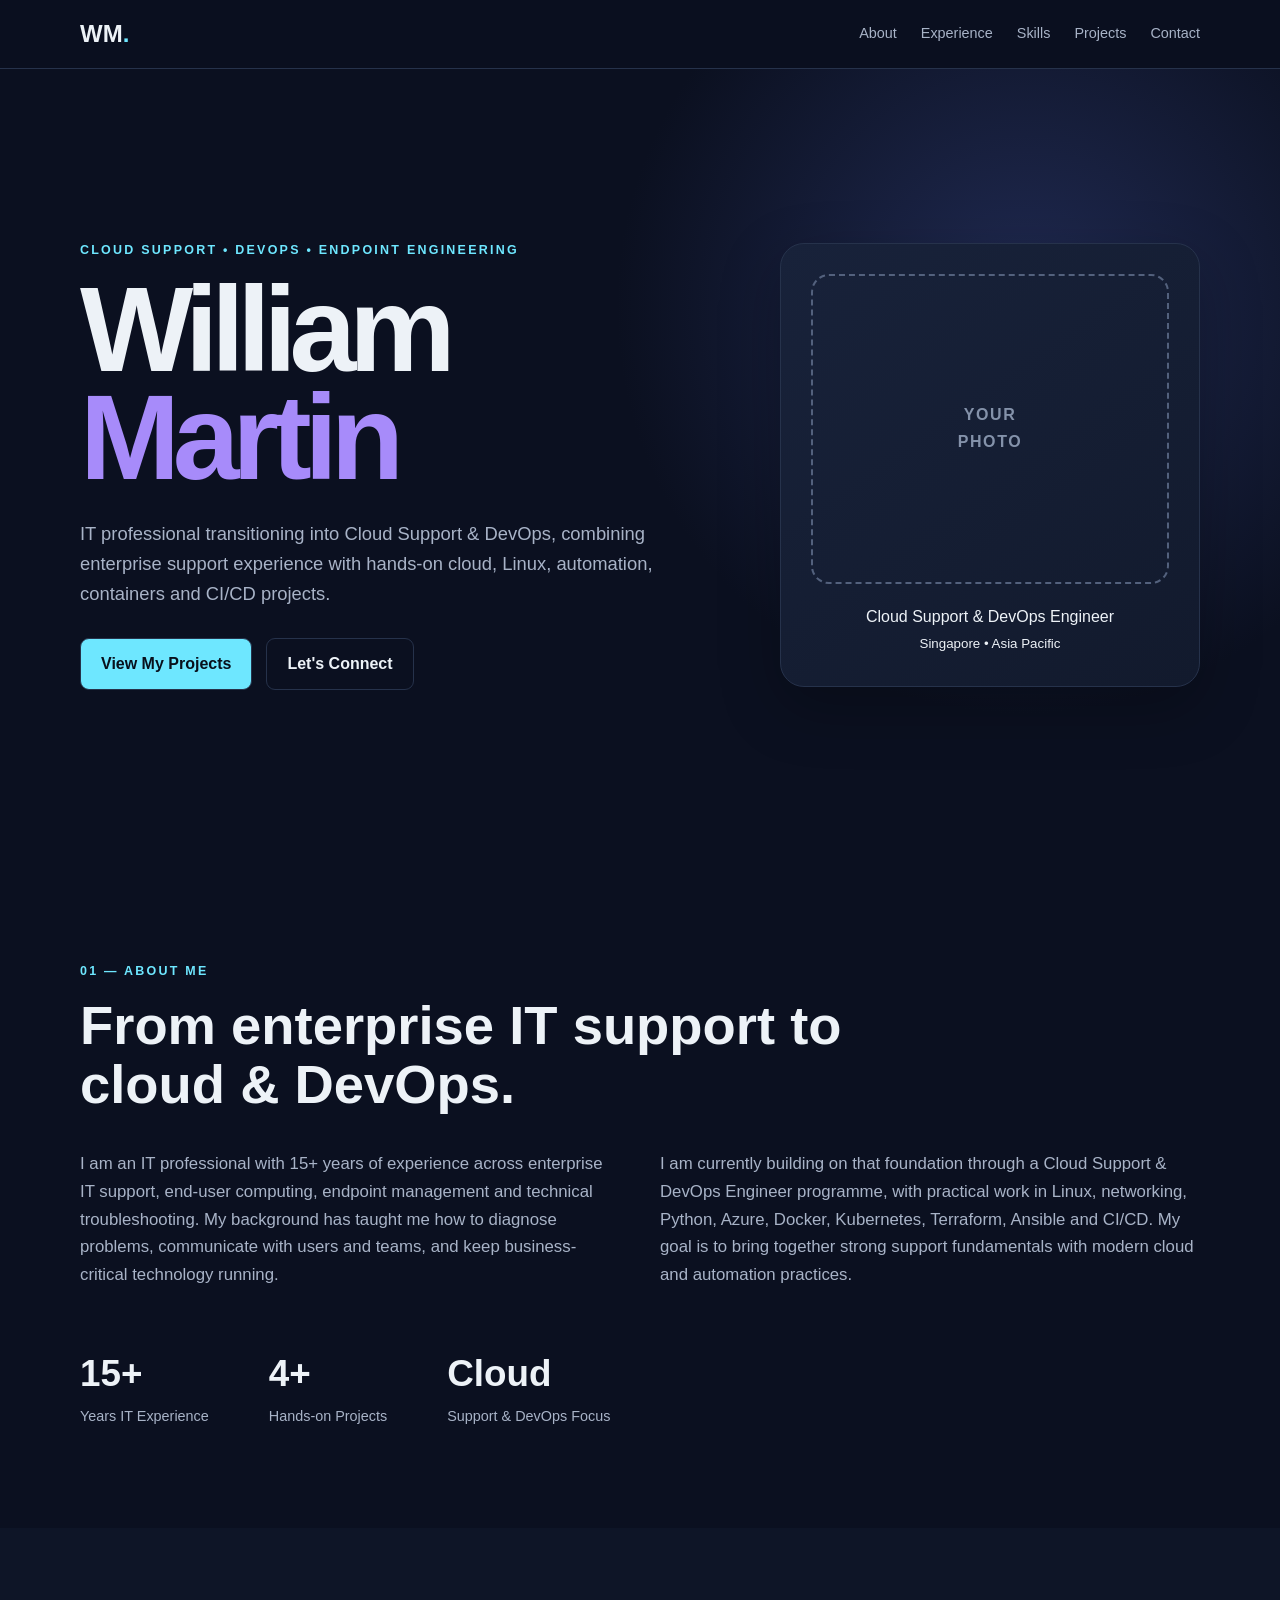
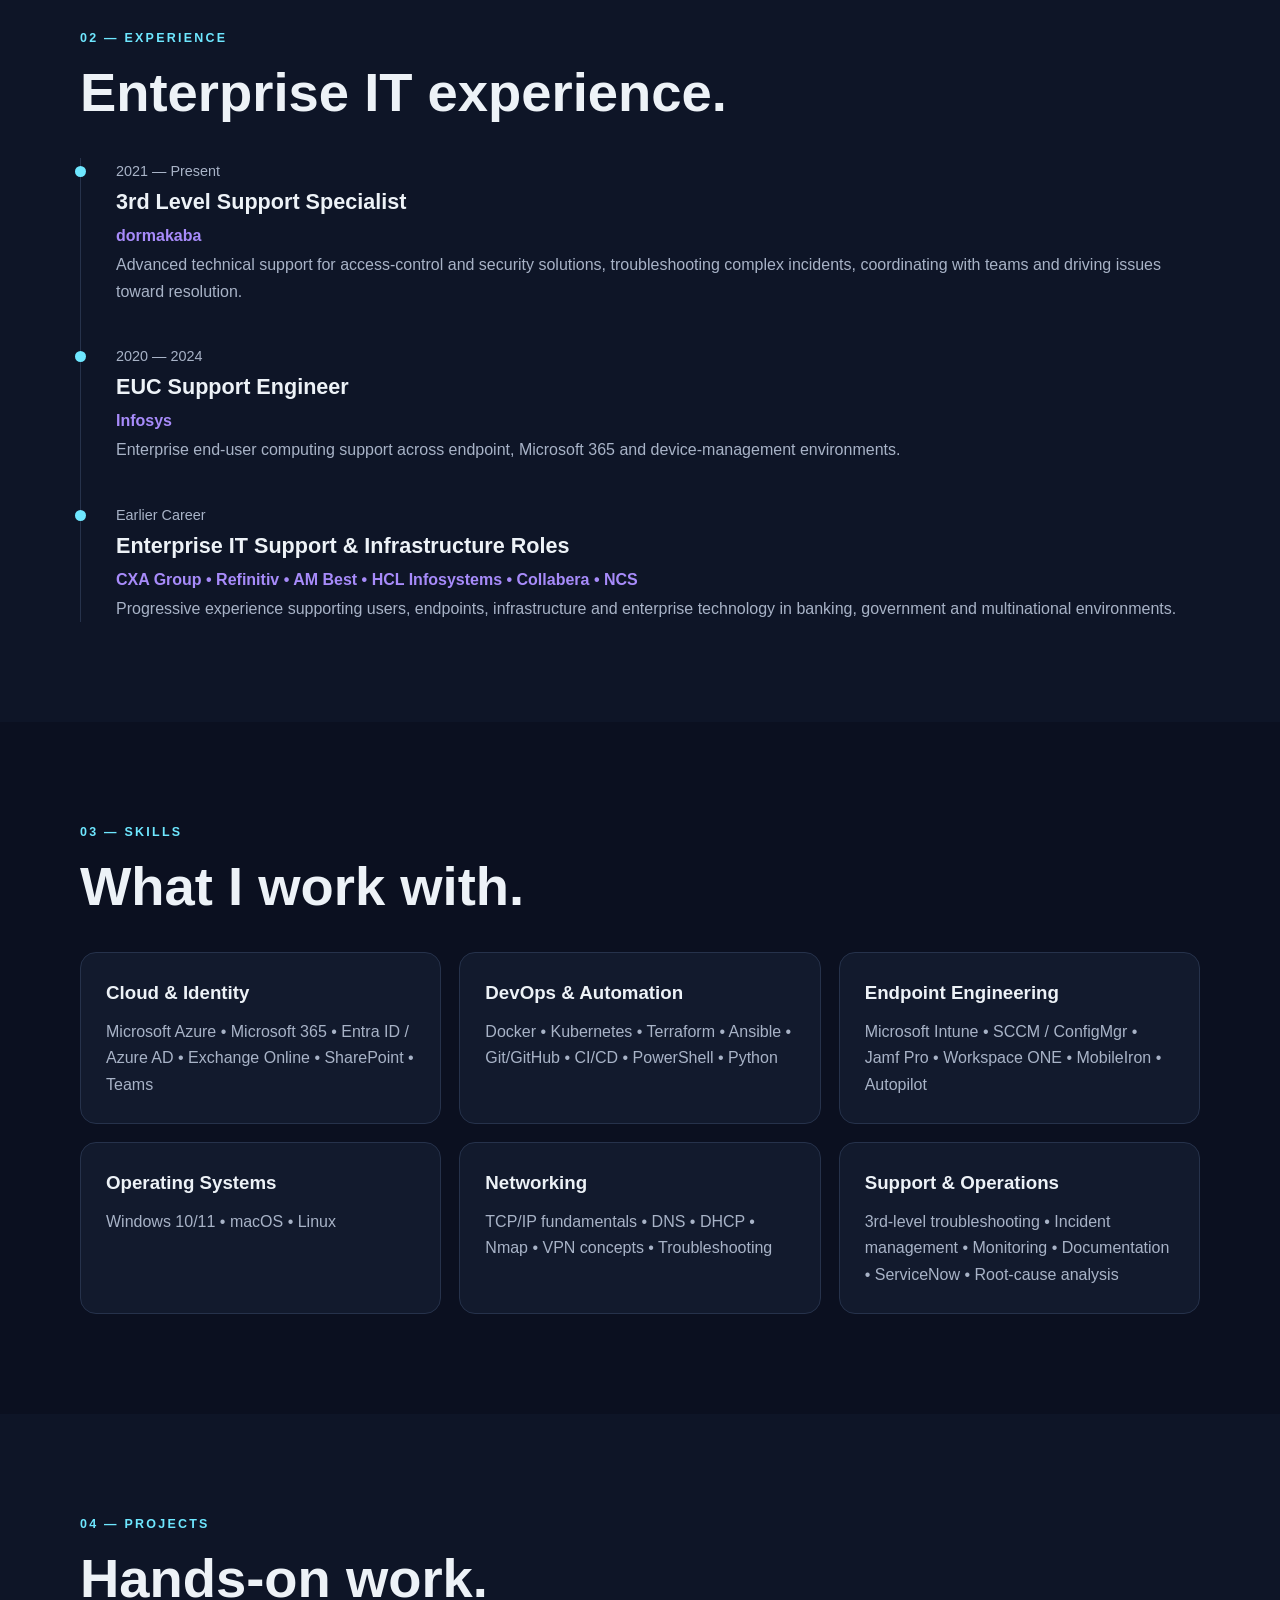
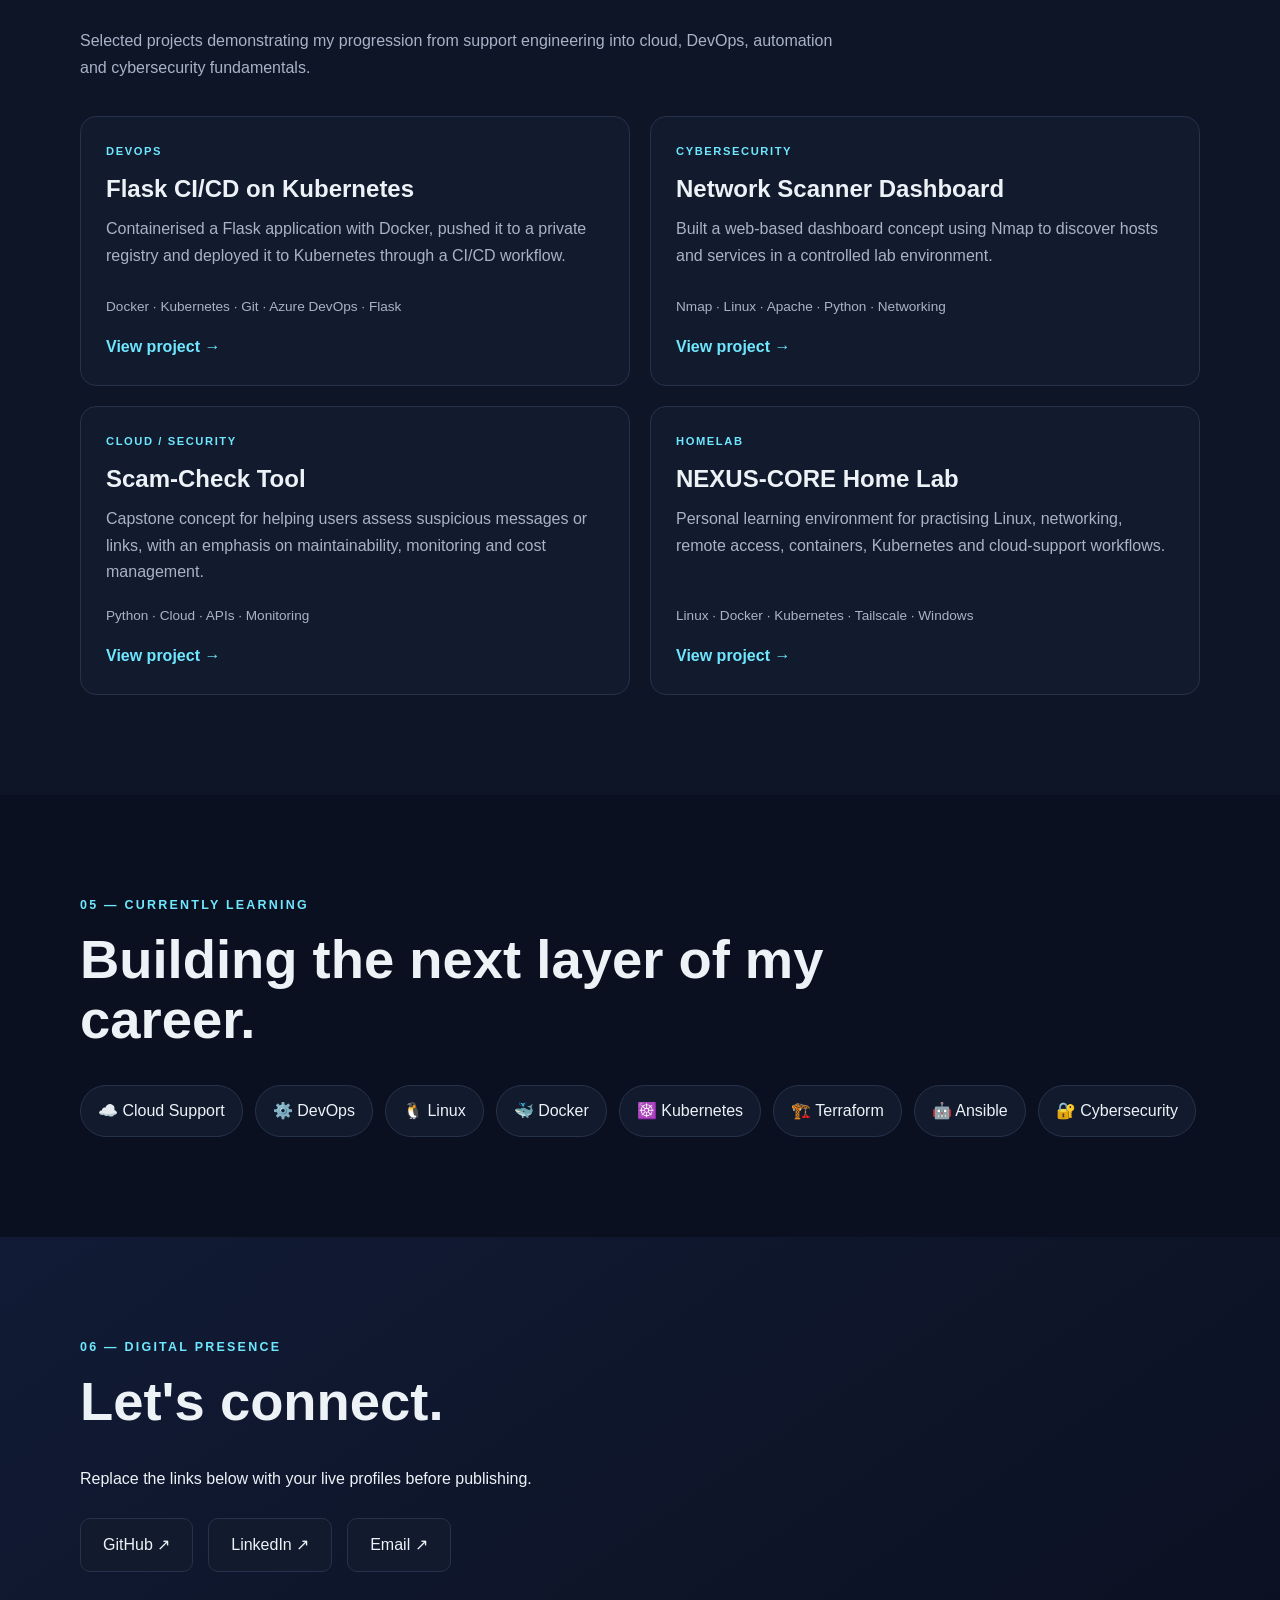
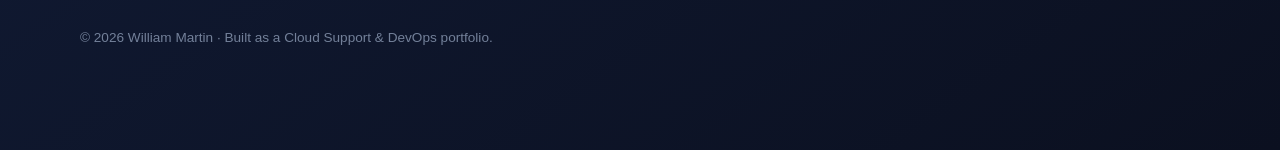
==== index.html @ c5a3c729 "Initial portfolio website" ====
<!DOCTYPE html>
<html lang="en">
<head>
  <meta charset="UTF-8">
  <meta name="viewport" content="width=device-width, initial-scale=1.0">
  <meta name="description" content="William Martin - Cloud Support & DevOps Engineer Portfolio">
  <title>William Martin | Cloud Support & DevOps Portfolio</title>
  <link rel="stylesheet" href="styles.css">
</head>
<body>
<header class="site-header">
  <nav class="nav container">
    <a class="logo" href="#home">WM<span>.</span></a>
    <div class="nav-links">
      <a href="#about">About</a><a href="#experience">Experience</a><a href="#skills">Skills</a>
      <a href="#projects">Projects</a><a href="#contact">Contact</a>
    </div>
  </nav>
</header>

<main>
<section id="home" class="hero">
  <div class="container hero-grid">
    <div>
      <p class="eyebrow">CLOUD SUPPORT • DEVOPS • ENDPOINT ENGINEERING</p>
      <h1>William<br><span>Martin</span></h1>
      <p class="hero-text">IT professional transitioning into Cloud Support & DevOps, combining enterprise support experience with hands-on cloud, Linux, automation, containers and CI/CD projects.</p>
      <div class="buttons">
        <a class="btn primary" href="#projects">View My Projects</a>
        <a class="btn secondary" href="#contact">Let's Connect</a>
      </div>
    </div>
    <div class="profile-card">
      <div class="photo-placeholder">YOUR<br>PHOTO</div>
      <p>Cloud Support & DevOps Engineer</p>
      <small>Singapore • Asia Pacific</small>
    </div>
  </div>
</section>

<section id="about" class="section">
  <div class="container">
    <p class="eyebrow">01 — ABOUT ME</p>
    <h2>From enterprise IT support to cloud & DevOps.</h2>
    <div class="two-col">
      <p>I am an IT professional with 15+ years of experience across enterprise IT support, end-user computing, endpoint management and technical troubleshooting. My background has taught me how to diagnose problems, communicate with users and teams, and keep business-critical technology running.</p>
      <p>I am currently building on that foundation through a Cloud Support & DevOps Engineer programme, with practical work in Linux, networking, Python, Azure, Docker, Kubernetes, Terraform, Ansible and CI/CD. My goal is to bring together strong support fundamentals with modern cloud and automation practices.</p>
    </div>
    <div class="stats">
      <div><strong>15+</strong><span>Years IT Experience</span></div>
      <div><strong>4+</strong><span>Hands-on Projects</span></div>
      <div><strong>Cloud</strong><span>Support & DevOps Focus</span></div>
    </div>
  </div>
</section>

<section id="experience" class="section alt">
  <div class="container">
    <p class="eyebrow">02 — EXPERIENCE</p>
    <h2>Enterprise IT experience.</h2>
    <div class="timeline">
      <article class="timeline-item">
        <span class="date">2021 — Present</span>
        <h3>3rd Level Support Specialist</h3>
        <p class="company">dormakaba</p>
        <p>Advanced technical support for access-control and security solutions, troubleshooting complex incidents, coordinating with teams and driving issues toward resolution.</p>
      </article>
      <article class="timeline-item">
        <span class="date">2020 — 2024</span>
        <h3>EUC Support Engineer</h3>
        <p class="company">Infosys</p>
        <p>Enterprise end-user computing support across endpoint, Microsoft 365 and device-management environments.</p>
      </article>
      <article class="timeline-item">
        <span class="date">Earlier Career</span>
        <h3>Enterprise IT Support & Infrastructure Roles</h3>
        <p class="company">CXA Group • Refinitiv • AM Best • HCL Infosystems • Collabera • NCS</p>
        <p>Progressive experience supporting users, endpoints, infrastructure and enterprise technology in banking, government and multinational environments.</p>
      </article>
    </div>
  </div>
</section>

<section id="skills" class="section">
  <div class="container">
    <p class="eyebrow">03 — SKILLS</p>
    <h2>What I work with.</h2>
    <div class="skills-grid">
      <div class="skill-card"><h3>Cloud & Identity</h3><p>Microsoft Azure • Microsoft 365 • Entra ID / Azure AD • Exchange Online • SharePoint • Teams</p></div>
      <div class="skill-card"><h3>DevOps & Automation</h3><p>Docker • Kubernetes • Terraform • Ansible • Git/GitHub • CI/CD • PowerShell • Python</p></div>
      <div class="skill-card"><h3>Endpoint Engineering</h3><p>Microsoft Intune • SCCM / ConfigMgr • Jamf Pro • Workspace ONE • MobileIron • Autopilot</p></div>
      <div class="skill-card"><h3>Operating Systems</h3><p>Windows 10/11 • macOS • Linux</p></div>
      <div class="skill-card"><h3>Networking</h3><p>TCP/IP fundamentals • DNS • DHCP • Nmap • VPN concepts • Troubleshooting</p></div>
      <div class="skill-card"><h3>Support & Operations</h3><p>3rd-level troubleshooting • Incident management • Monitoring • Documentation • ServiceNow • Root-cause analysis</p></div>
    </div>
  </div>
</section>

<section id="projects" class="section alt">
  <div class="container">
    <p class="eyebrow">04 — PROJECTS</p>
    <h2>Hands-on work.</h2>
    <p class="section-intro">Selected projects demonstrating my progression from support engineering into cloud, DevOps, automation and cybersecurity fundamentals.</p>
    <div class="project-grid">
      <article class="project-card">
        <span class="tag">DEVOPS</span><h3>Flask CI/CD on Kubernetes</h3>
        <p>Containerised a Flask application with Docker, pushed it to a private registry and deployed it to Kubernetes through a CI/CD workflow.</p>
        <p class="tools">Docker · Kubernetes · Git · Azure DevOps · Flask</p>
        <a href="projects/flask-cicd.html">View project →</a>
      </article>
      <article class="project-card">
        <span class="tag">CYBERSECURITY</span><h3>Network Scanner Dashboard</h3>
        <p>Built a web-based dashboard concept using Nmap to discover hosts and services in a controlled lab environment.</p>
        <p class="tools">Nmap · Linux · Apache · Python · Networking</p>
        <a href="projects/nmap-dashboard.html">View project →</a>
      </article>
      <article class="project-card">
        <span class="tag">CLOUD / SECURITY</span><h3>Scam-Check Tool</h3>
        <p>Capstone concept for helping users assess suspicious messages or links, with an emphasis on maintainability, monitoring and cost management.</p>
        <p class="tools">Python · Cloud · APIs · Monitoring</p>
        <a href="projects/scam-check.html">View project →</a>
      </article>
      <article class="project-card">
        <span class="tag">HOMELAB</span><h3>NEXUS-CORE Home Lab</h3>
        <p>Personal learning environment for practising Linux, networking, remote access, containers, Kubernetes and cloud-support workflows.</p>
        <p class="tools">Linux · Docker · Kubernetes · Tailscale · Windows</p>
        <a href="projects/homelab.html">View project →</a>
      </article>
    </div>
  </div>
</section>

<section class="section">
  <div class="container learning">
    <p class="eyebrow">05 — CURRENTLY LEARNING</p>
    <h2>Building the next layer of my career.</h2>
    <div class="learning-list">
      <span>☁️ Cloud Support</span><span>⚙️ DevOps</span><span>🐧 Linux</span><span>🐳 Docker</span>
      <span>☸️ Kubernetes</span><span>🏗️ Terraform</span><span>🤖 Ansible</span><span>🔐 Cybersecurity</span>
    </div>
  </div>
</section>

<section id="contact" class="section contact">
  <div class="container">
    <p class="eyebrow">06 — DIGITAL PRESENCE</p>
    <h2>Let's connect.</h2>
    <p>Replace the links below with your live profiles before publishing.</p>
    <div class="social-links">
      <a href="https://github.com/" target="_blank" rel="noopener">GitHub ↗</a>
      <a href="https://www.linkedin.com/" target="_blank" rel="noopener">LinkedIn ↗</a>
      <a href="mailto:YOUR-EMAIL@example.com">Email ↗</a>
    </div>
    <p class="footer-note">© 2026 William Martin · Built as a Cloud Support & DevOps portfolio.</p>
  </div>
</section>
</main>
<script src="script.js"></script>
</body>
</html>
---- styles.css ----
*{box-sizing:border-box;margin:0;padding:0}
:root{--bg:#0b1020;--surface:#121a2d;--surface2:#18223a;--text:#edf2f7;--muted:#a8b3c7;--accent:#6ee7ff;--accent2:#a78bfa;--border:#26324b}
html{scroll-behavior:smooth}
body{font-family:Inter,Segoe UI,Arial,sans-serif;background:var(--bg);color:var(--text);line-height:1.65}
a{color:inherit;text-decoration:none}.container{width:min(1120px,92%);margin:auto}
.site-header{position:sticky;top:0;z-index:10;background:rgba(11,16,32,.9);backdrop-filter:blur(12px);border-bottom:1px solid var(--border)}
.nav{min-height:68px;display:flex;align-items:center;justify-content:space-between}.logo{font-size:1.5rem;font-weight:900}.logo span{color:var(--accent)}
.nav-links{display:flex;gap:24px;font-size:.9rem;color:var(--muted)}.nav-links a:hover{color:var(--text)}
.hero{min-height:88vh;display:grid;align-items:center;background:radial-gradient(circle at 80% 30%,#202a52 0,transparent 35%)}
.hero-grid{display:grid;grid-template-columns:1.5fr 1fr;gap:70px;align-items:center}
.eyebrow{font-size:.78rem;letter-spacing:.18em;color:var(--accent);font-weight:800;margin-bottom:14px}
h1{font-size:clamp(4rem,10vw,7.5rem);line-height:.9;letter-spacing:-.06em}h1 span{color:var(--accent2)}
.hero-text{max-width:680px;color:var(--muted);font-size:1.15rem;margin:28px 0}.buttons{display:flex;gap:14px;flex-wrap:wrap}
.btn{padding:12px 20px;border-radius:9px;font-weight:800;border:1px solid var(--border)}.primary{background:var(--accent);color:#08101c}.secondary{background:transparent}
.profile-card{background:linear-gradient(145deg,var(--surface2),var(--surface));border:1px solid var(--border);padding:30px;border-radius:24px;text-align:center;box-shadow:0 20px 60px rgba(0,0,0,.25)}
.photo-placeholder{height:310px;border-radius:18px;border:2px dashed #53617d;display:grid;place-items:center;color:#8492aa;font-weight:900;letter-spacing:.1em;margin-bottom:20px}
.section{padding:100px 0}.alt{background:#0e1527}h2{font-size:clamp(2rem,5vw,3.4rem);line-height:1.1;max-width:800px;margin-bottom:35px}
.two-col{display:grid;grid-template-columns:1fr 1fr;gap:40px;color:var(--muted);font-size:1.05rem}.stats{display:flex;gap:60px;margin-top:55px}.stats div{display:flex;flex-direction:column}.stats strong{font-size:2.3rem}.stats span,.date{color:var(--muted);font-size:.9rem}
.timeline{border-left:1px solid var(--border);padding-left:35px;display:grid;gap:38px}.timeline-item{position:relative}.timeline-item:before{content:"";position:absolute;width:11px;height:11px;border-radius:50%;background:var(--accent);left:-41px;top:8px}.timeline-item h3{font-size:1.35rem}.company{color:var(--accent2);font-weight:700;margin:3px 0}.timeline-item p:last-child{color:var(--muted)}
.skills-grid{display:grid;grid-template-columns:repeat(3,1fr);gap:18px}.skill-card,.project-card{background:var(--surface);border:1px solid var(--border);padding:25px;border-radius:16px}.skill-card h3{margin-bottom:10px}.skill-card p,.project-card p{color:var(--muted)}
.section-intro{color:var(--muted);max-width:760px;margin-top:-15px;margin-bottom:35px}.project-grid{display:grid;grid-template-columns:repeat(2,1fr);gap:20px}.project-card{display:flex;flex-direction:column;min-height:270px}.project-card h3{font-size:1.5rem;margin:8px 0}.tag{font-size:.7rem;letter-spacing:.14em;color:var(--accent);font-weight:900}.tools{font-size:.85rem;margin-top:auto!important;padding-top:20px}.project-card a{color:var(--accent);font-weight:800;margin-top:15px}
.learning-list{display:flex;flex-wrap:wrap;gap:12px}.learning-list span{background:var(--surface);border:1px solid var(--border);padding:12px 17px;border-radius:999px}
.contact{background:linear-gradient(145deg,#111b35,#0b1020)}.social-links{display:flex;gap:15px;flex-wrap:wrap;margin:25px 0 55px}.social-links a{border:1px solid var(--border);padding:13px 22px;border-radius:10px;background:var(--surface)}.footer-note{color:#738099;font-size:.85rem}
@media(max-width:800px){.nav-links{display:none}.hero-grid,.two-col,.project-grid,.skills-grid{grid-template-columns:1fr}.hero{padding:70px 0}.profile-card{max-width:430px}.stats{gap:25px;flex-wrap:wrap}.section{padding:75px 0}}
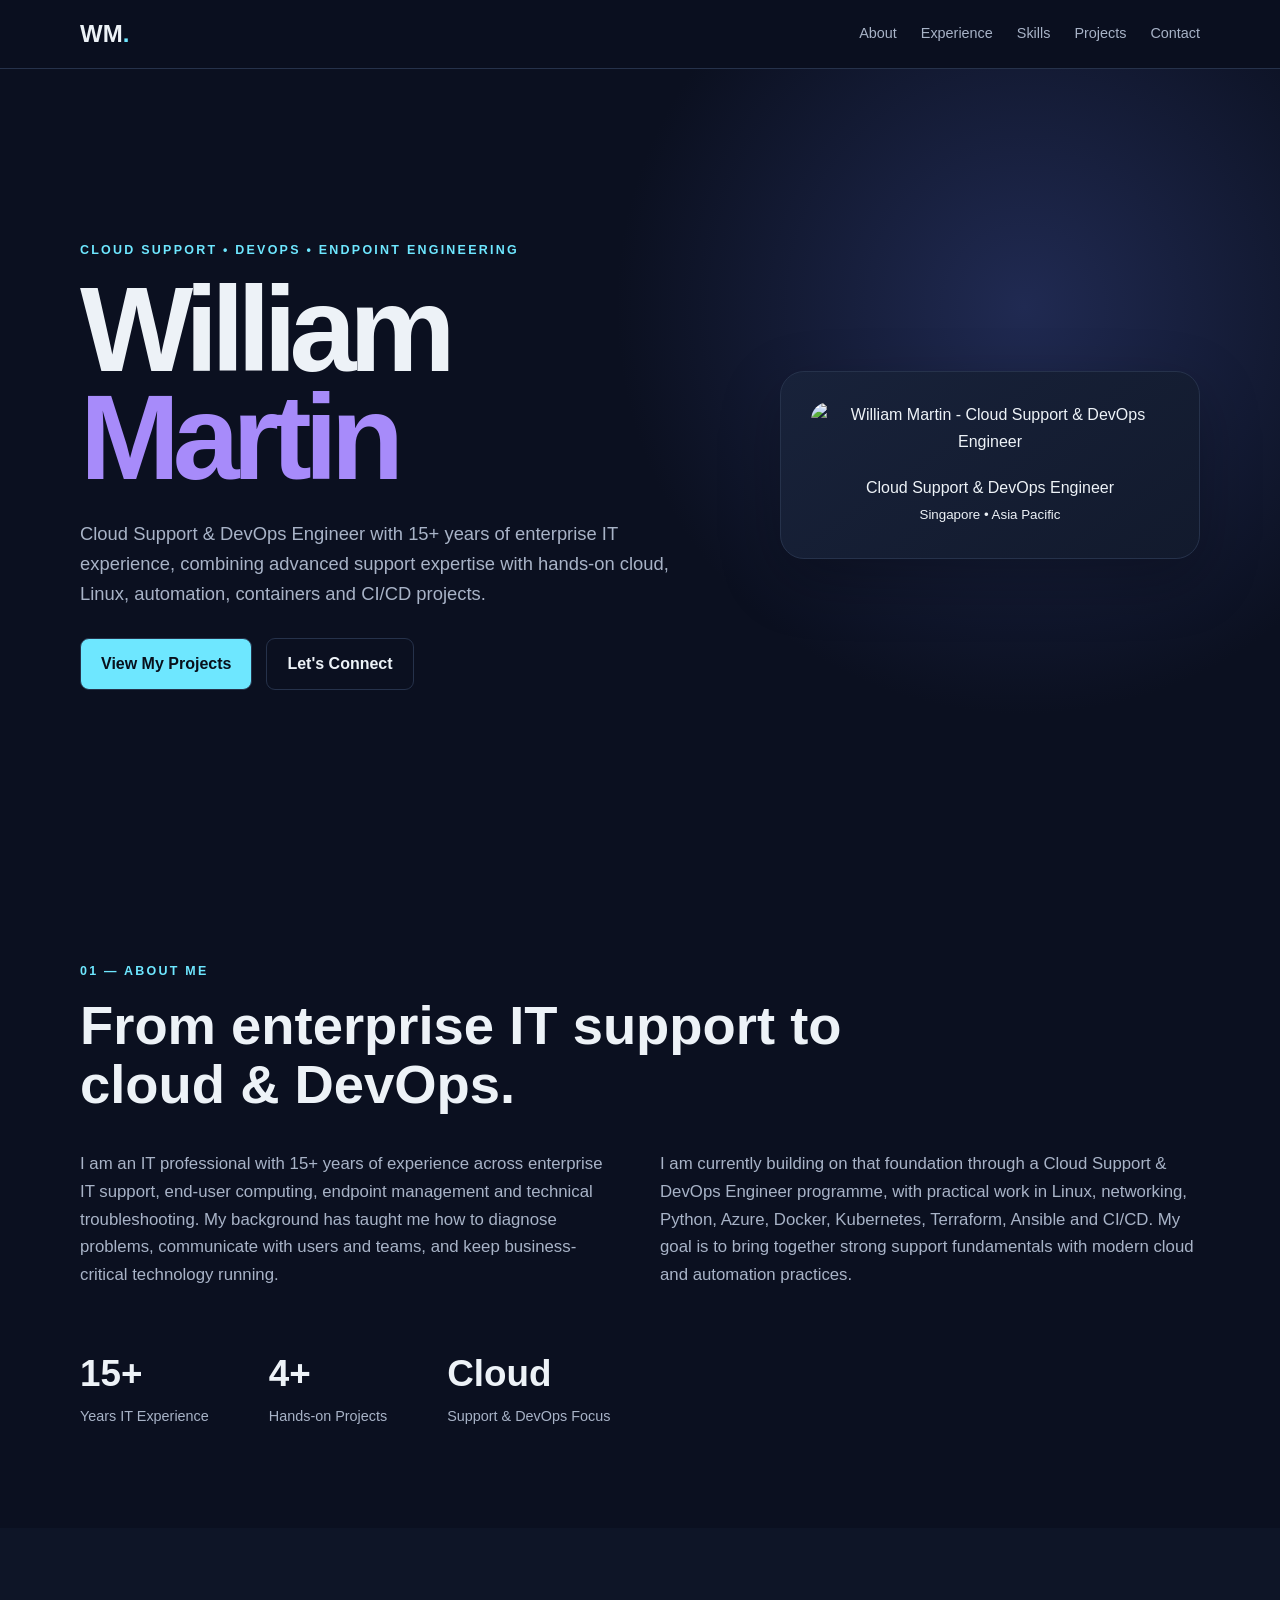
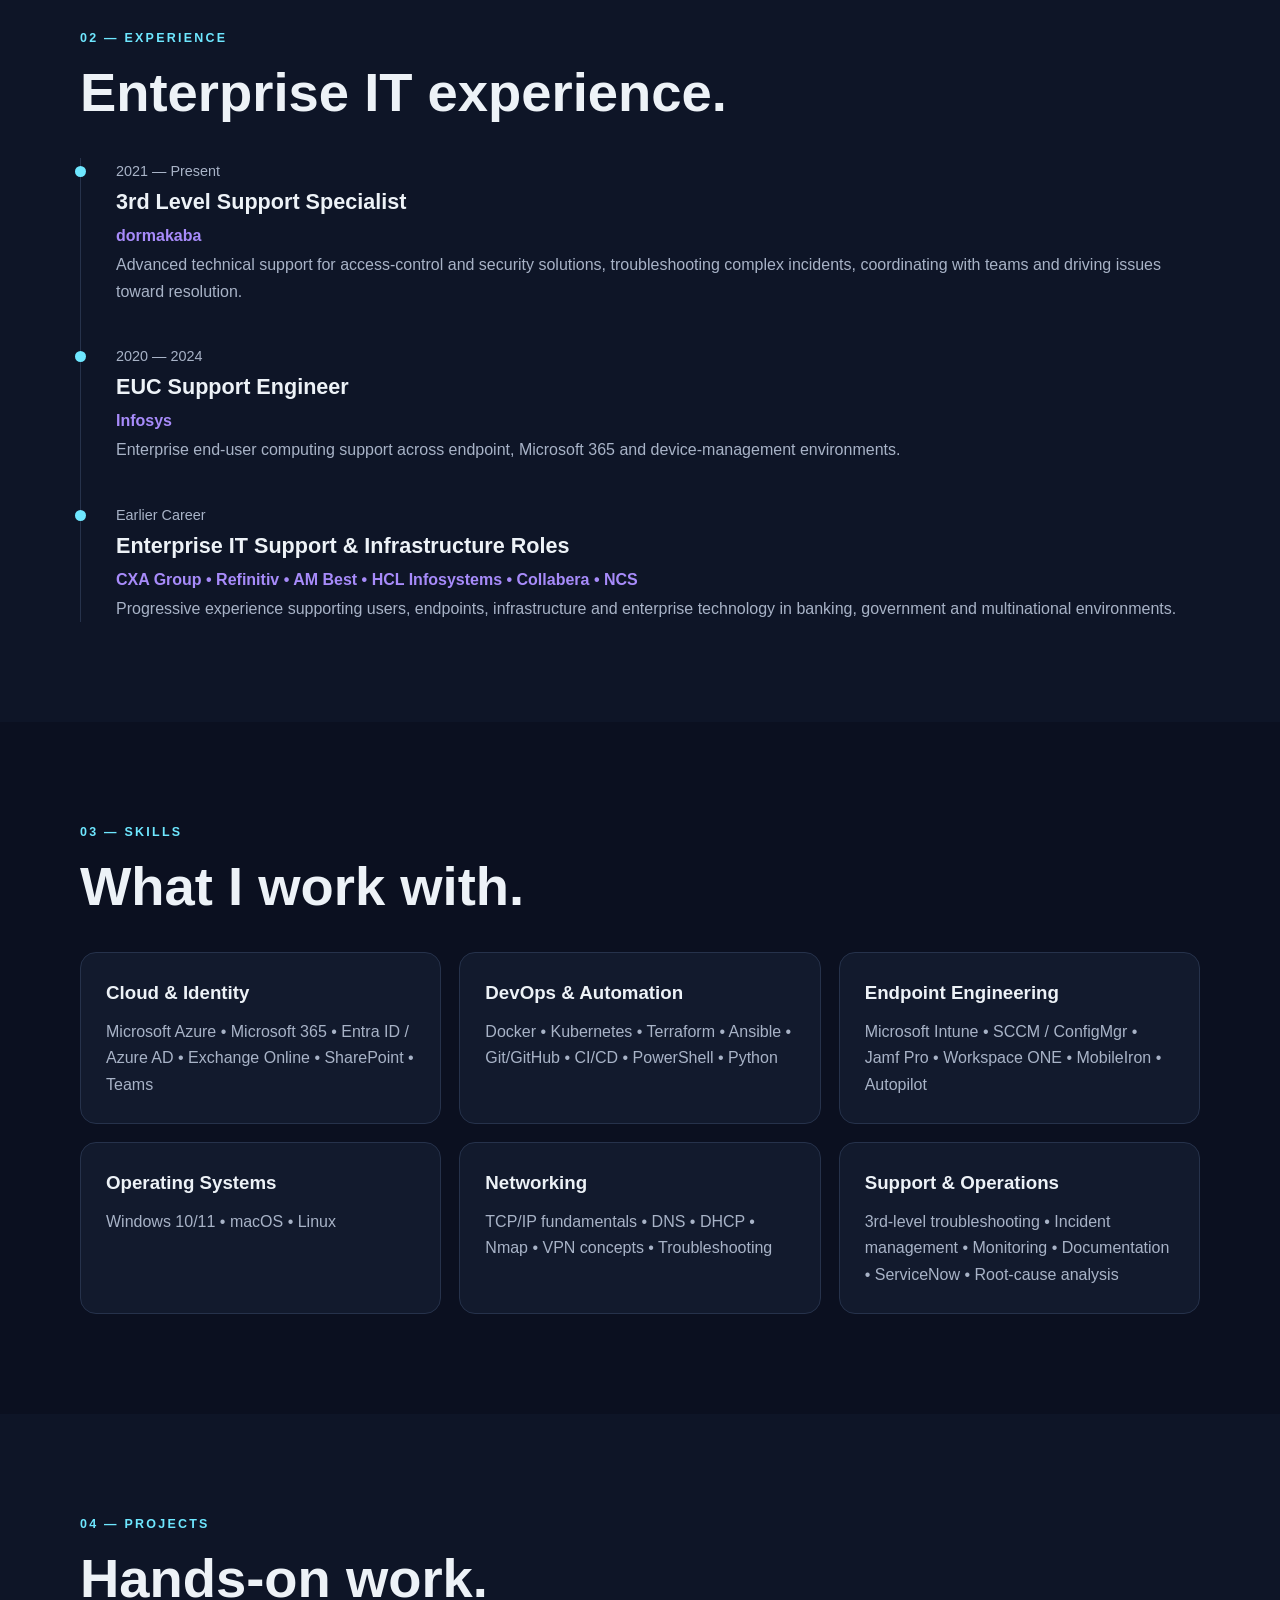
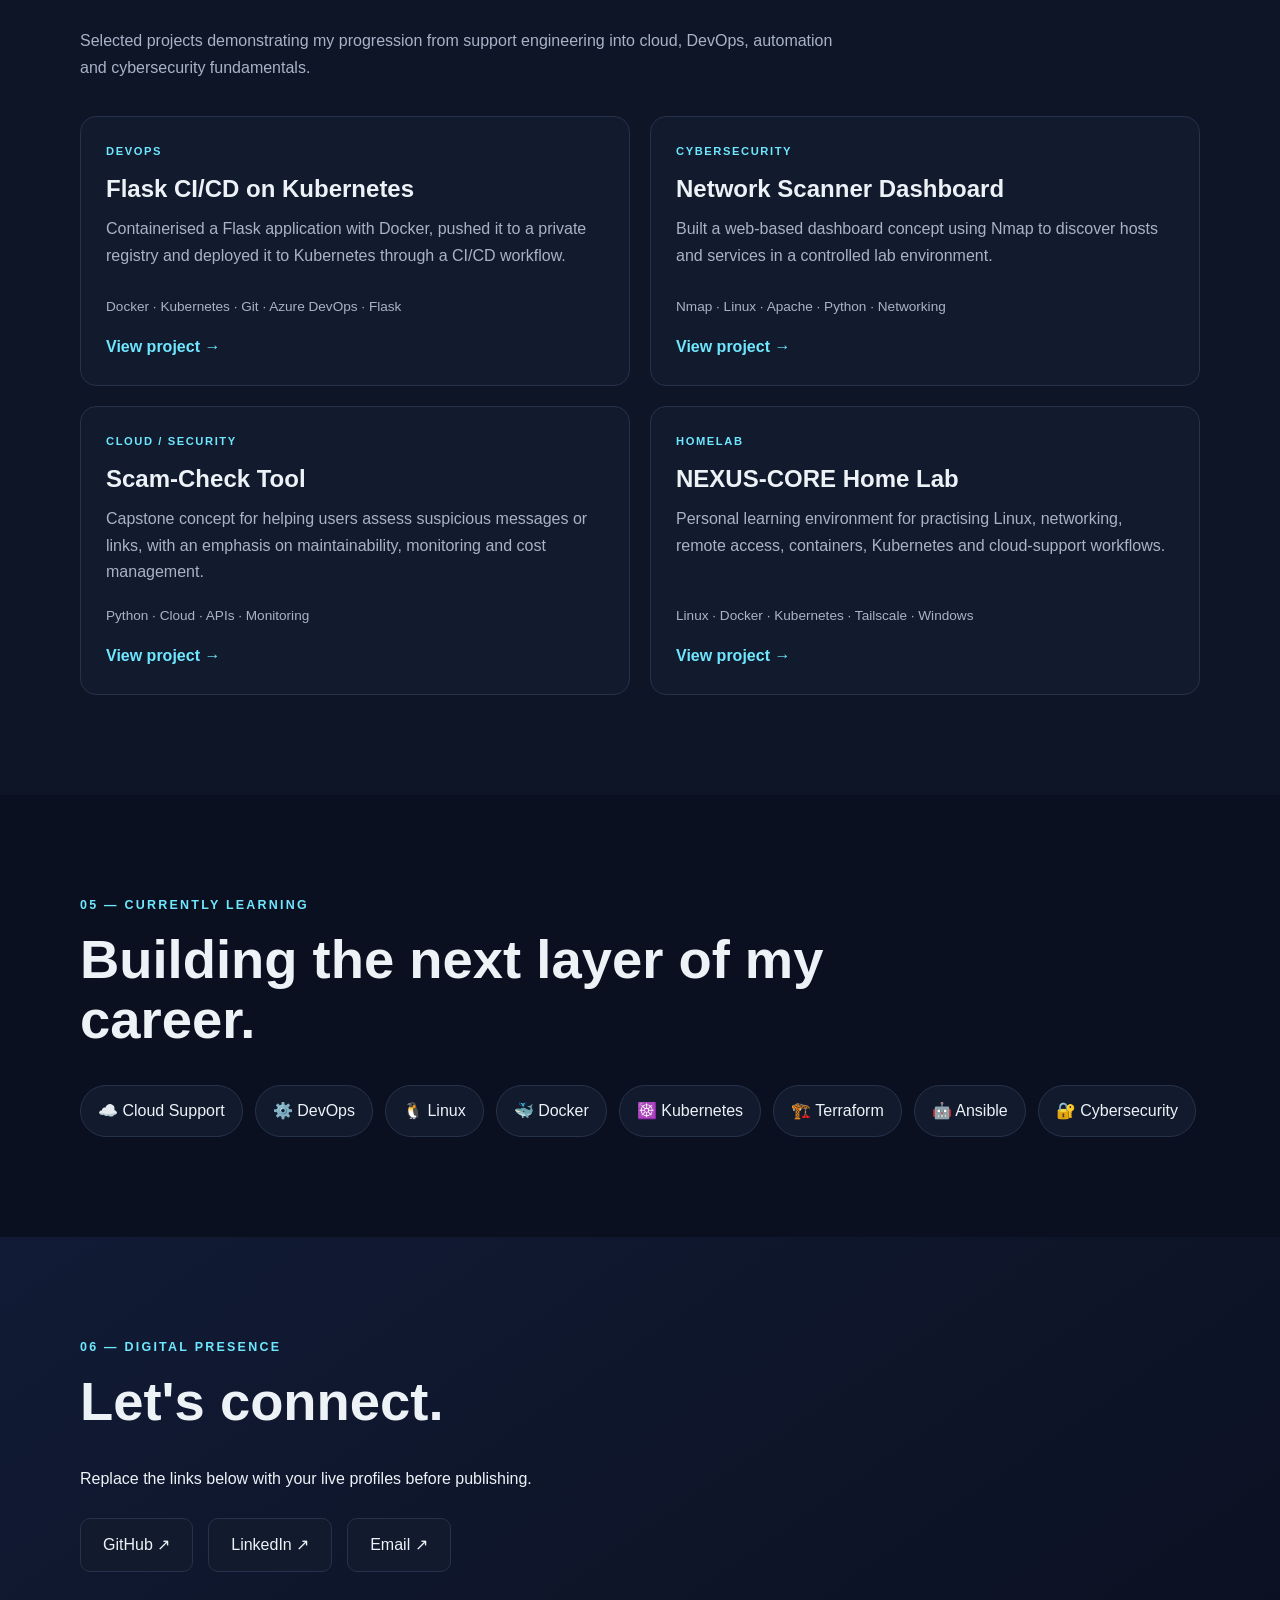
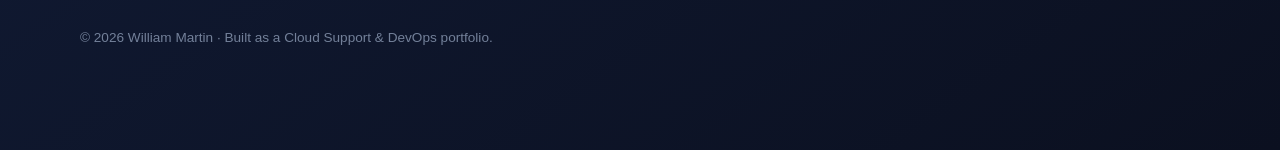
==== commit 922a7951: "Update portfolio with professional profile" ====
--- a/index.html
+++ b/index.html
@@ -24,14 +24,14 @@
     <div>
       <p class="eyebrow">CLOUD SUPPORT • DEVOPS • ENDPOINT ENGINEERING</p>
       <h1>William<br><span>Martin</span></h1>
-      <p class="hero-text">IT professional transitioning into Cloud Support & DevOps, combining enterprise support experience with hands-on cloud, Linux, automation, containers and CI/CD projects.</p>
+      <p class="hero-text">Cloud Support & DevOps Engineer with 15+ years of enterprise IT experience, combining advanced support expertise with hands-on cloud, Linux, automation, containers and CI/CD projects.</p>
       <div class="buttons">
         <a class="btn primary" href="#projects">View My Projects</a>
         <a class="btn secondary" href="#contact">Let's Connect</a>
       </div>
     </div>
     <div class="profile-card">
-      <div class="photo-placeholder">YOUR<br>PHOTO</div>
+      <img class="profile-photo" src="images/william-martin-profile.png" alt="William Martin - Cloud Support & DevOps Engineer">
       <p>Cloud Support & DevOps Engineer</p>
       <small>Singapore • Asia Pacific</small>
     </div>
@@ -147,9 +147,9 @@
     <h2>Let's connect.</h2>
     <p>Replace the links below with your live profiles before publishing.</p>
     <div class="social-links">
-      <a href="https://github.com/" target="_blank" rel="noopener">GitHub ↗</a>
-      <a href="https://www.linkedin.com/" target="_blank" rel="noopener">LinkedIn ↗</a>
-      <a href="mailto:YOUR-EMAIL@example.com">Email ↗</a>
+      <a href="https://github.com/mrwilliammartin-cloudsupportdevops" target="_blank" rel="noopener">GitHub ↗</a>
+      <a href="https://www.linkedin.com/in/william-martin-47552478" target="_blank" rel="noopener">LinkedIn ↗</a>
+      <a href="mailto:mr.williammartin@yahoo.com">Email ↗</a>
     </div>
     <p class="footer-note">© 2026 William Martin · Built as a Cloud Support & DevOps portfolio.</p>
   </div>
--- a/styles.css
+++ b/styles.css
@@ -13,7 +13,7 @@
 .hero-text{max-width:680px;color:var(--muted);font-size:1.15rem;margin:28px 0}.buttons{display:flex;gap:14px;flex-wrap:wrap}
 .btn{padding:12px 20px;border-radius:9px;font-weight:800;border:1px solid var(--border)}.primary{background:var(--accent);color:#08101c}.secondary{background:transparent}
 .profile-card{background:linear-gradient(145deg,var(--surface2),var(--surface));border:1px solid var(--border);padding:30px;border-radius:24px;text-align:center;box-shadow:0 20px 60px rgba(0,0,0,.25)}
-.photo-placeholder{height:310px;border-radius:18px;border:2px dashed #53617d;display:grid;place-items:center;color:#8492aa;font-weight:900;letter-spacing:.1em;margin-bottom:20px}
+.photo-placeholder{height:310px;border-radius:18px;border:2px dashed #53617d;display:grid;place-items:center;color:#8492aa;font-weight:900;letter-spacing:.1em;margin-bottom:20px}.profile-photo{width:100%;height:310px;object-fit:cover;object-position:center 22%;border-radius:18px;margin-bottom:20px}
 .section{padding:100px 0}.alt{background:#0e1527}h2{font-size:clamp(2rem,5vw,3.4rem);line-height:1.1;max-width:800px;margin-bottom:35px}
 .two-col{display:grid;grid-template-columns:1fr 1fr;gap:40px;color:var(--muted);font-size:1.05rem}.stats{display:flex;gap:60px;margin-top:55px}.stats div{display:flex;flex-direction:column}.stats strong{font-size:2.3rem}.stats span,.date{color:var(--muted);font-size:.9rem}
 .timeline{border-left:1px solid var(--border);padding-left:35px;display:grid;gap:38px}.timeline-item{position:relative}.timeline-item:before{content:"";position:absolute;width:11px;height:11px;border-radius:50%;background:var(--accent);left:-41px;top:8px}.timeline-item h3{font-size:1.35rem}.company{color:var(--accent2);font-weight:700;margin:3px 0}.timeline-item p:last-child{color:var(--muted)}
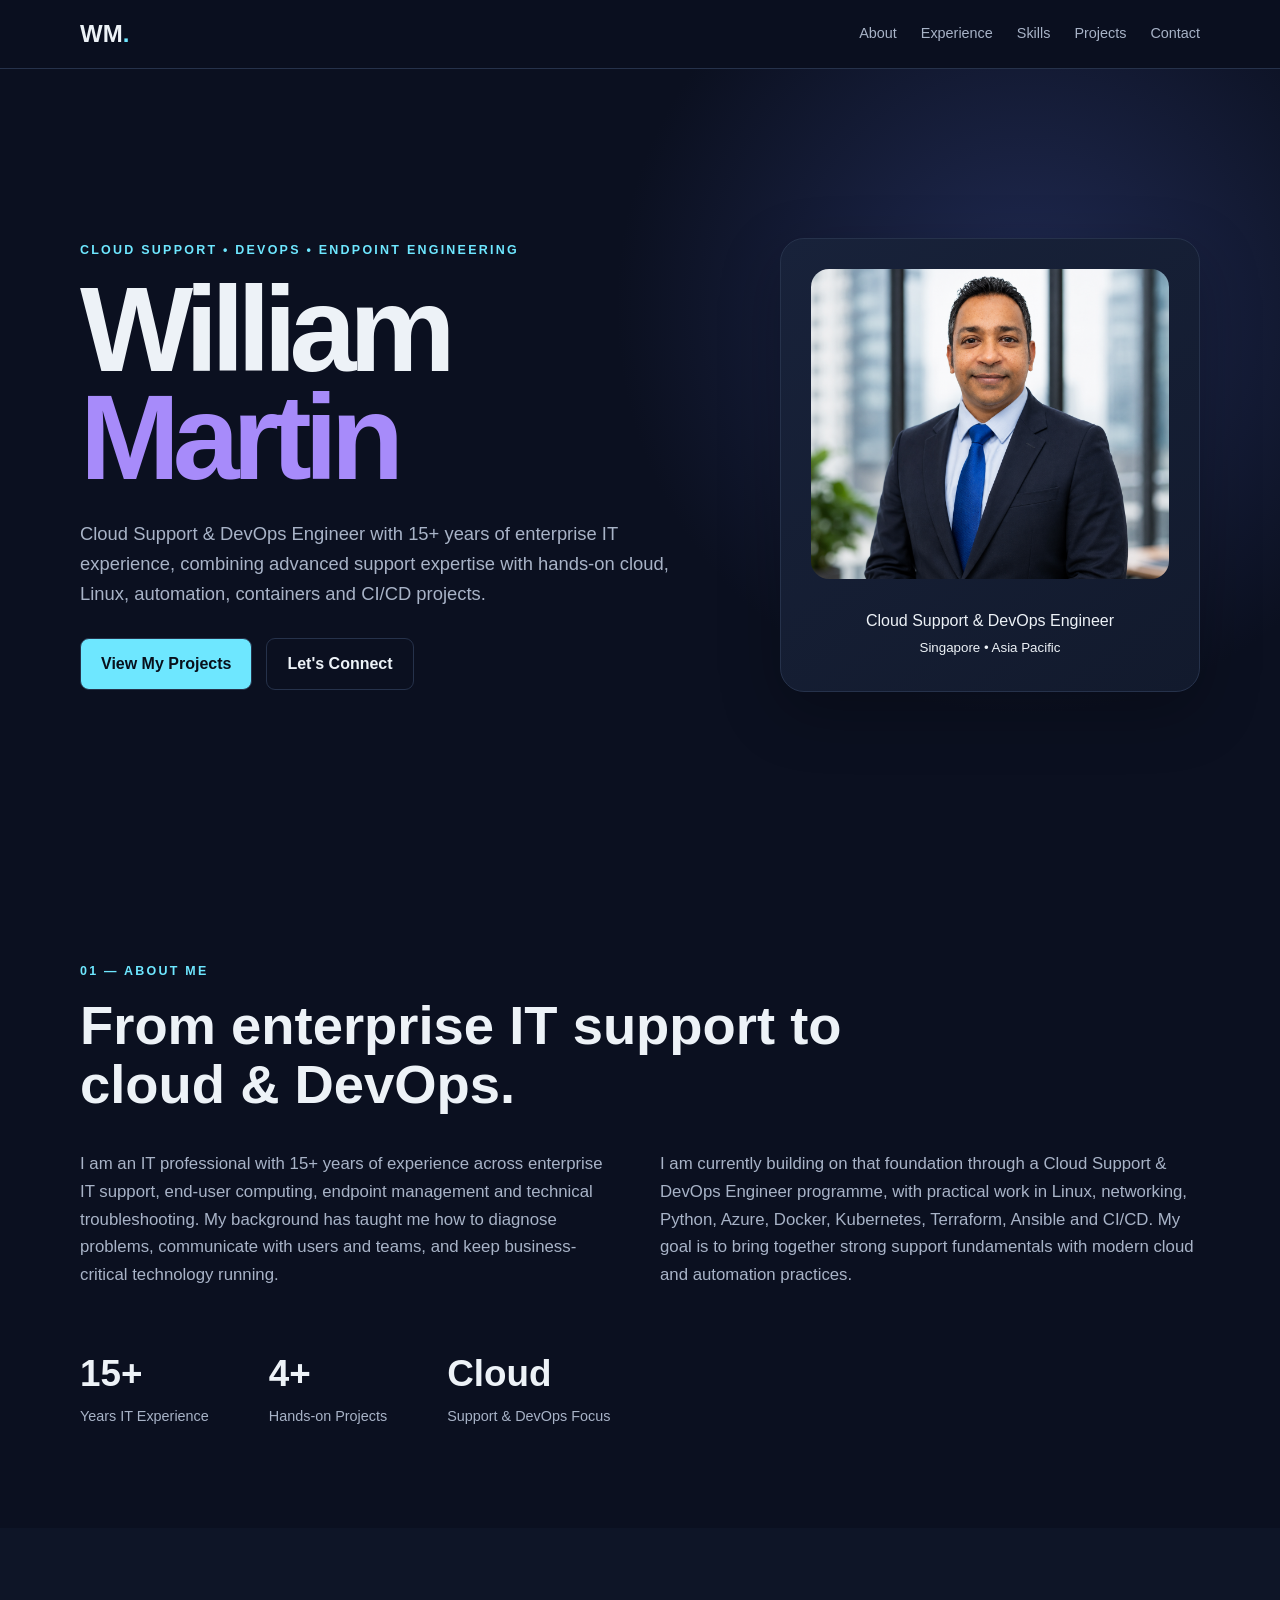
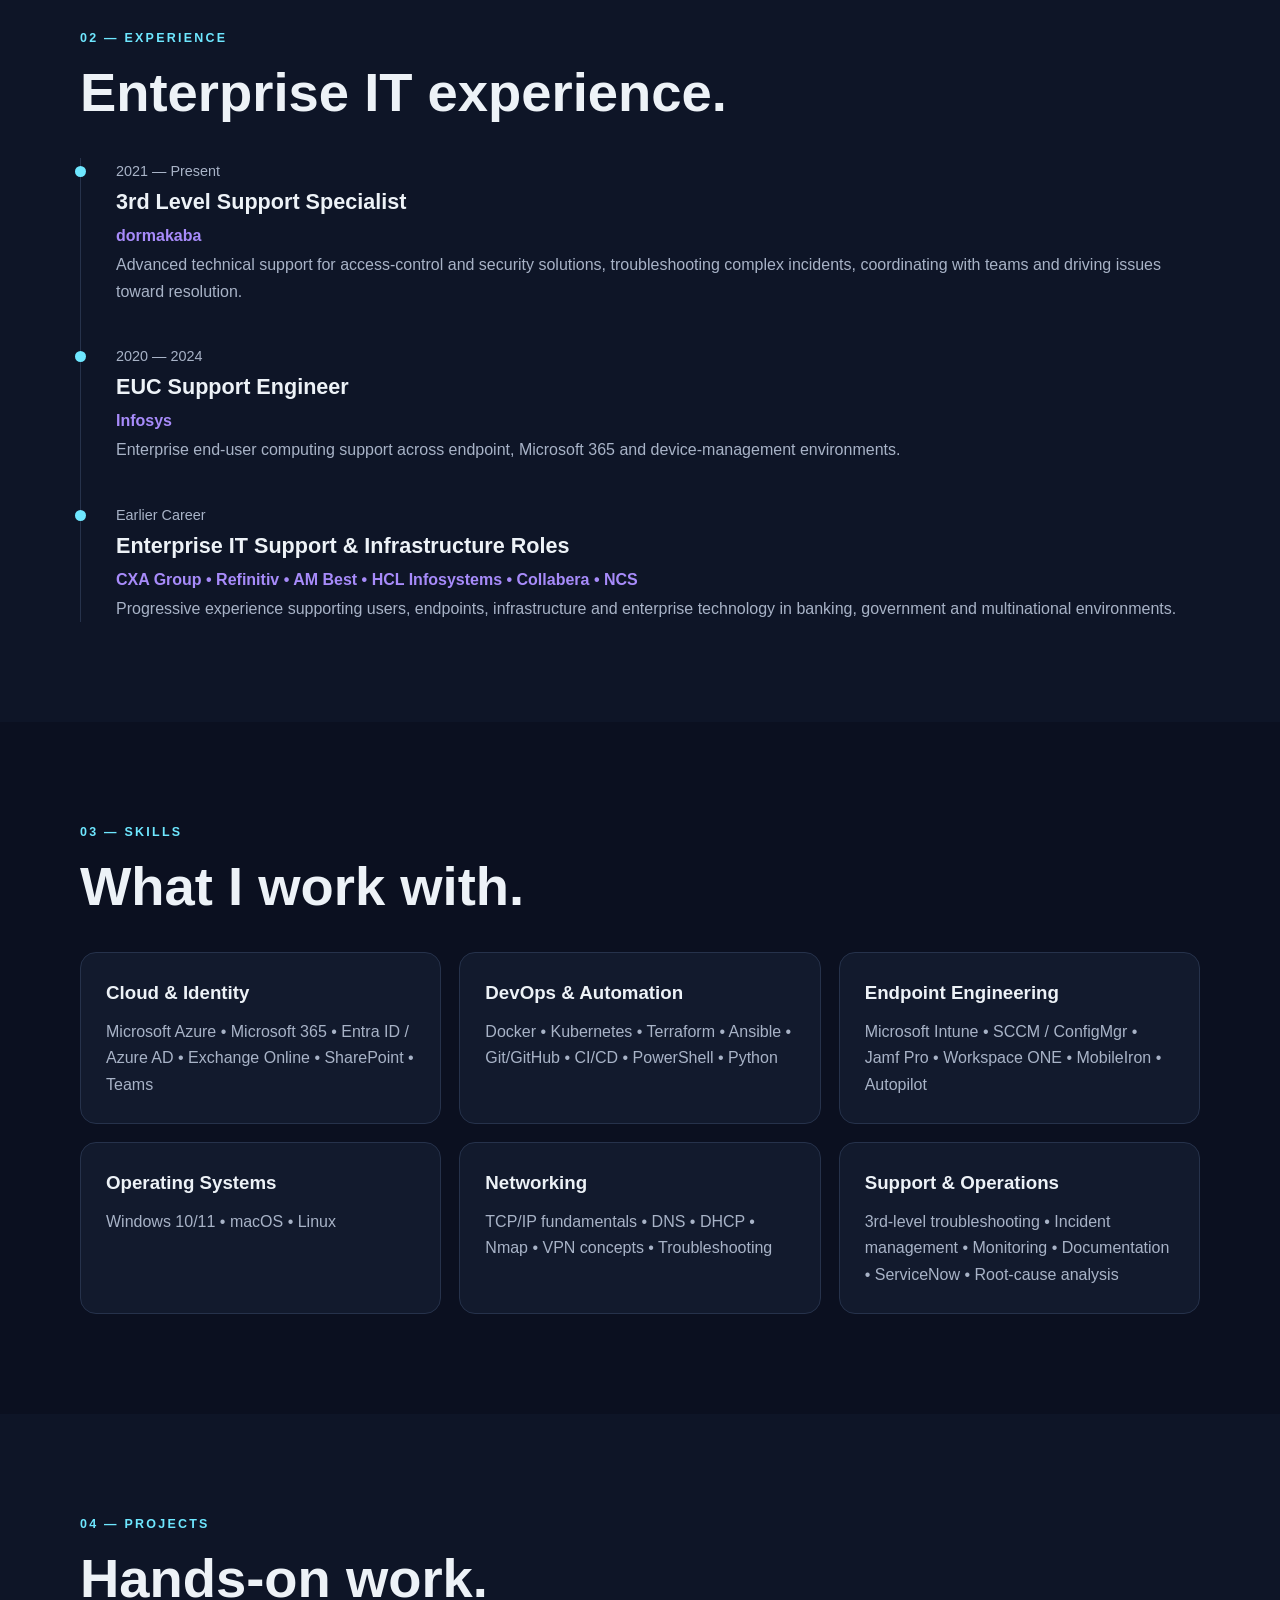
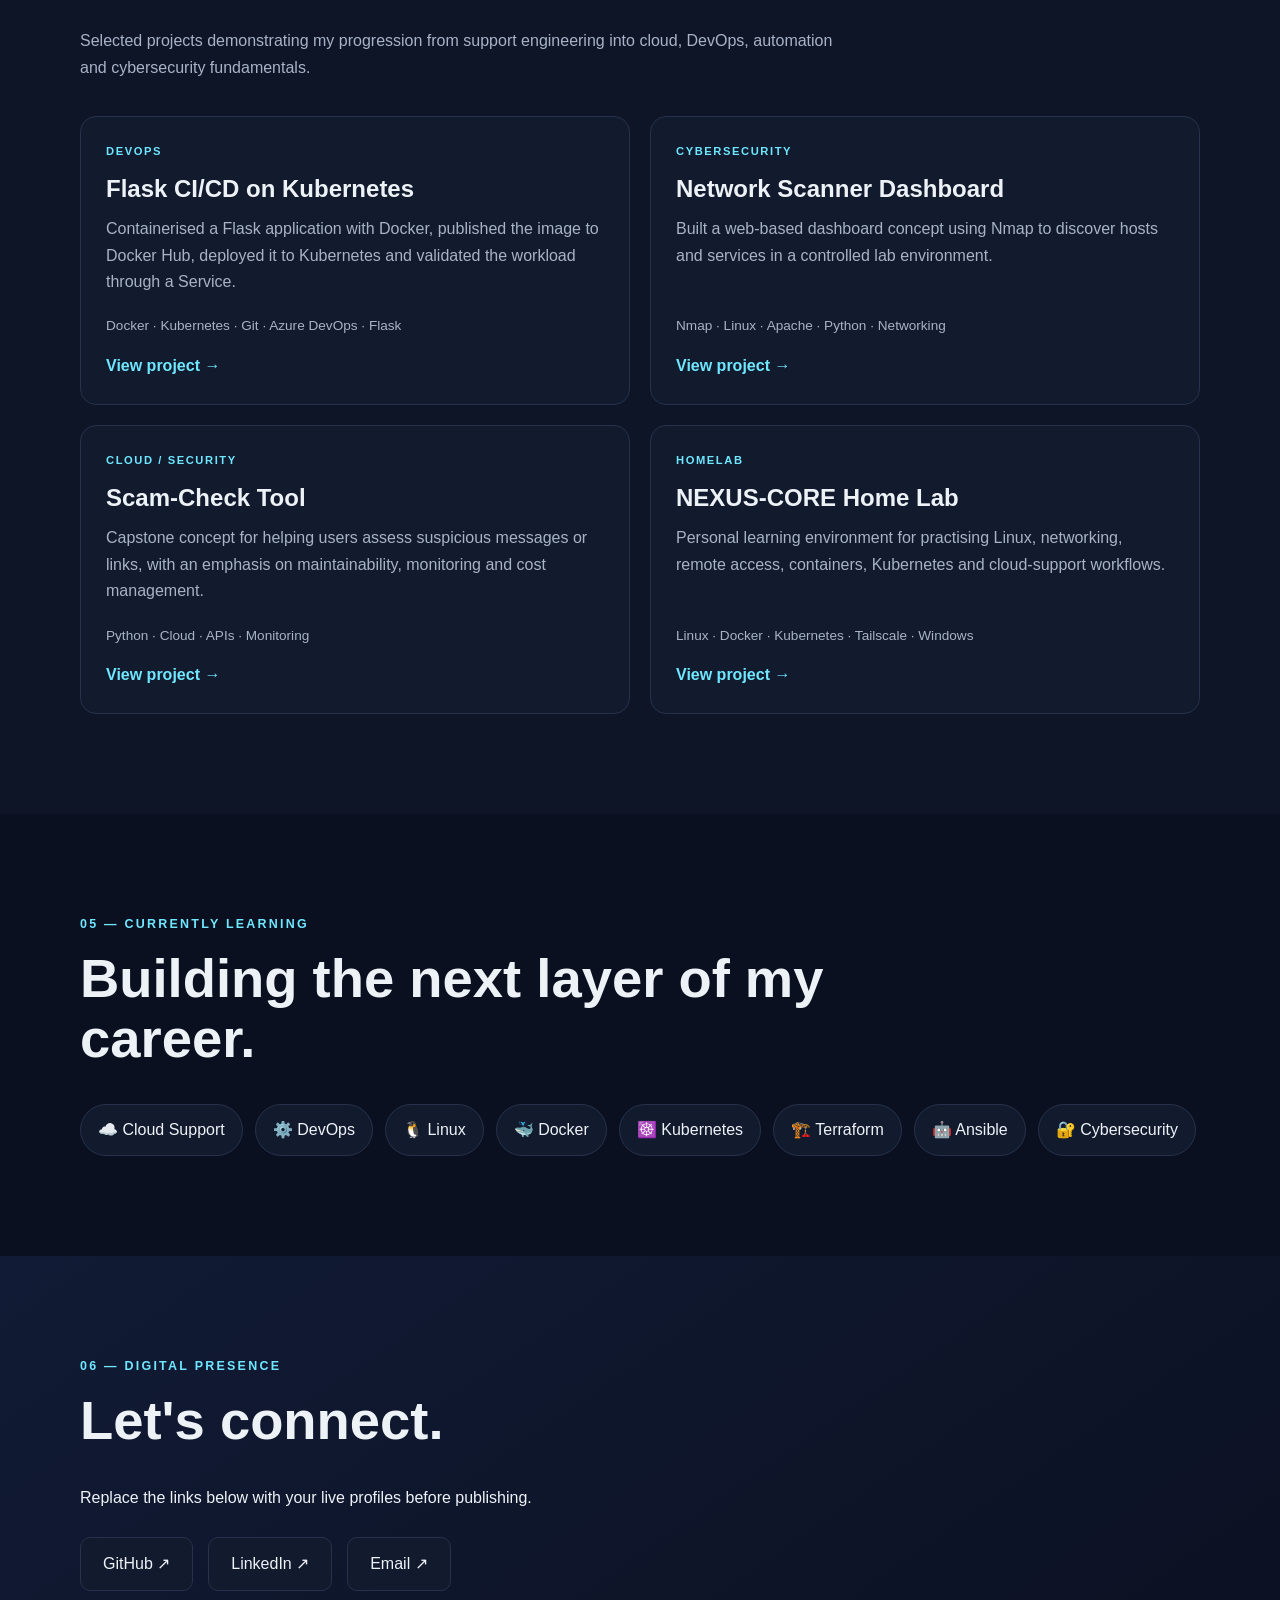
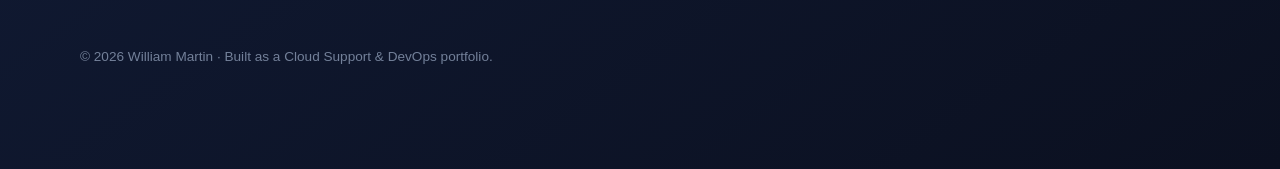
==== commit 4e6c6b45: "Upgrade portfolio with CI/CD project evidence" ====
--- a/index.html
+++ b/index.html
@@ -104,7 +104,7 @@
     <div class="project-grid">
       <article class="project-card">
         <span class="tag">DEVOPS</span><h3>Flask CI/CD on Kubernetes</h3>
-        <p>Containerised a Flask application with Docker, pushed it to a private registry and deployed it to Kubernetes through a CI/CD workflow.</p>
+        <p>Containerised a Flask application with Docker, published the image to Docker Hub, deployed it to Kubernetes and validated the workload through a Service.</p>
         <p class="tools">Docker · Kubernetes · Git · Azure DevOps · Flask</p>
         <a href="projects/flask-cicd.html">View project →</a>
       </article>
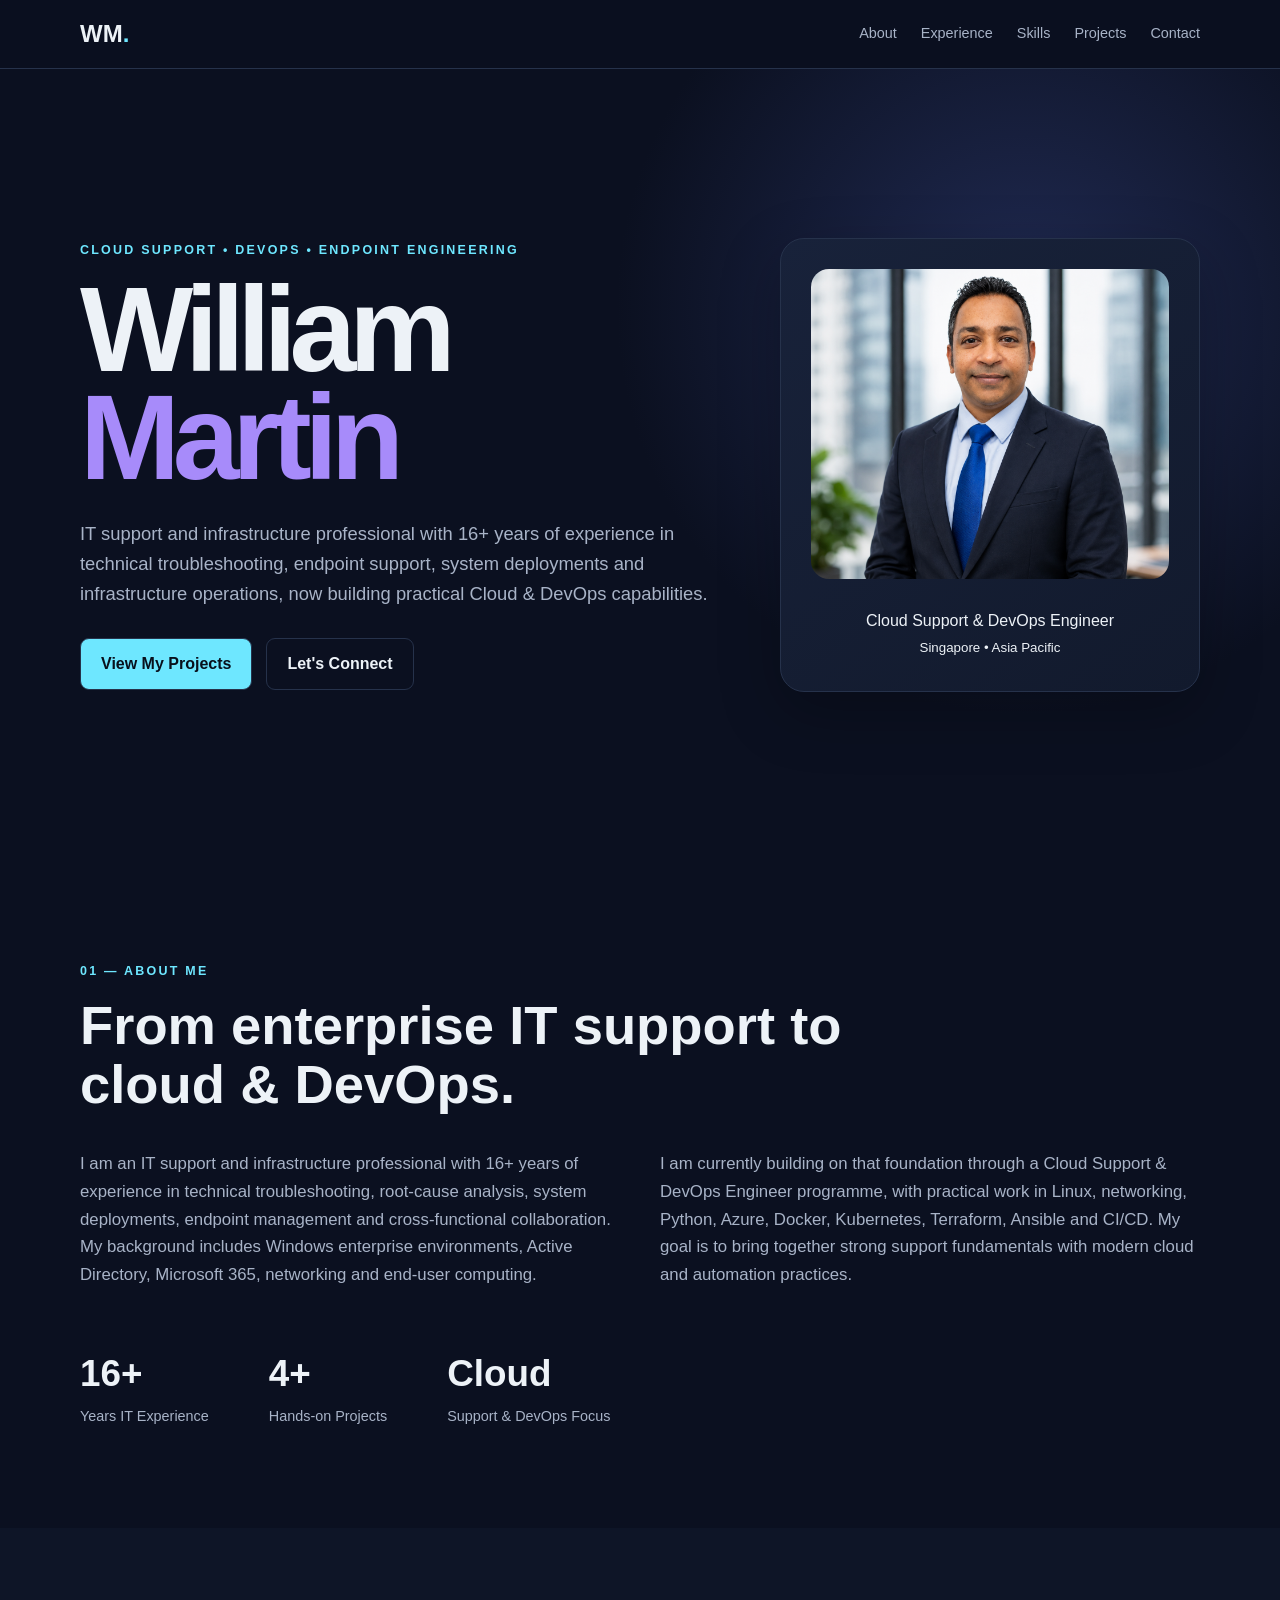
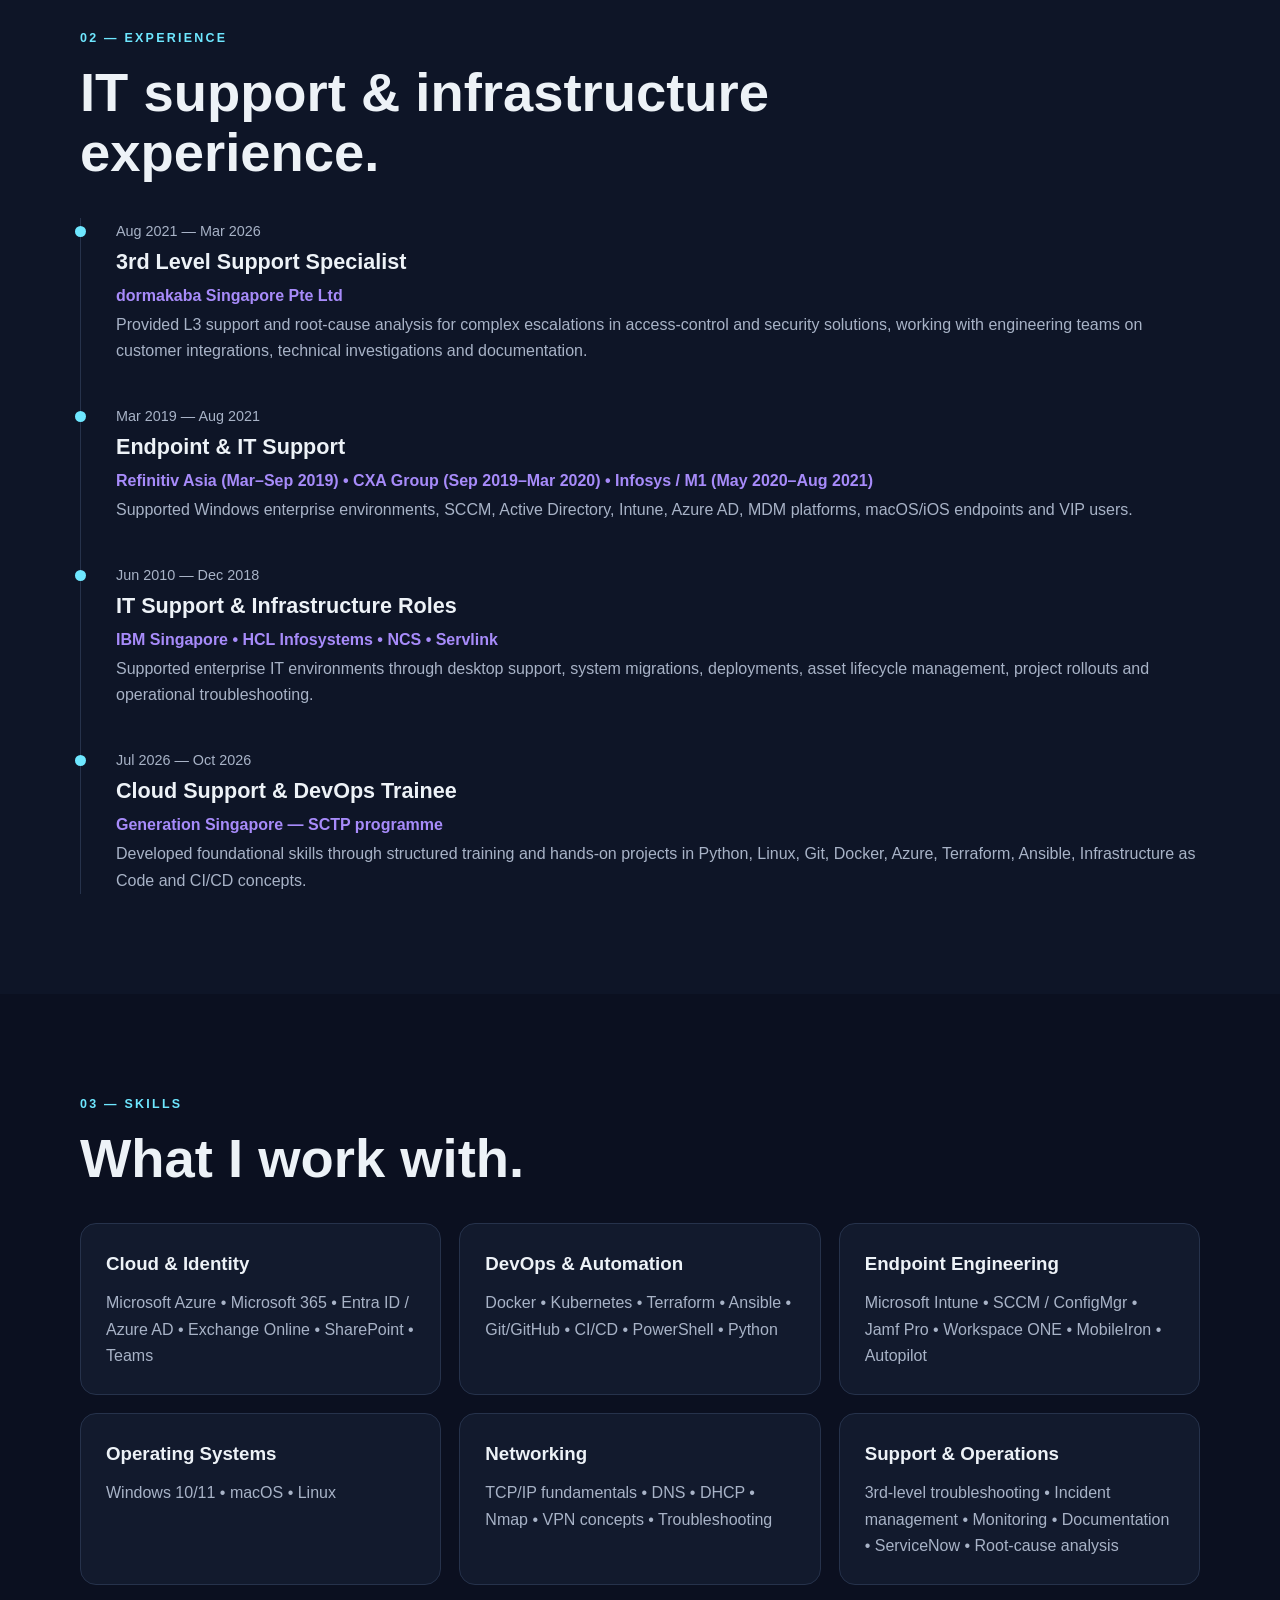
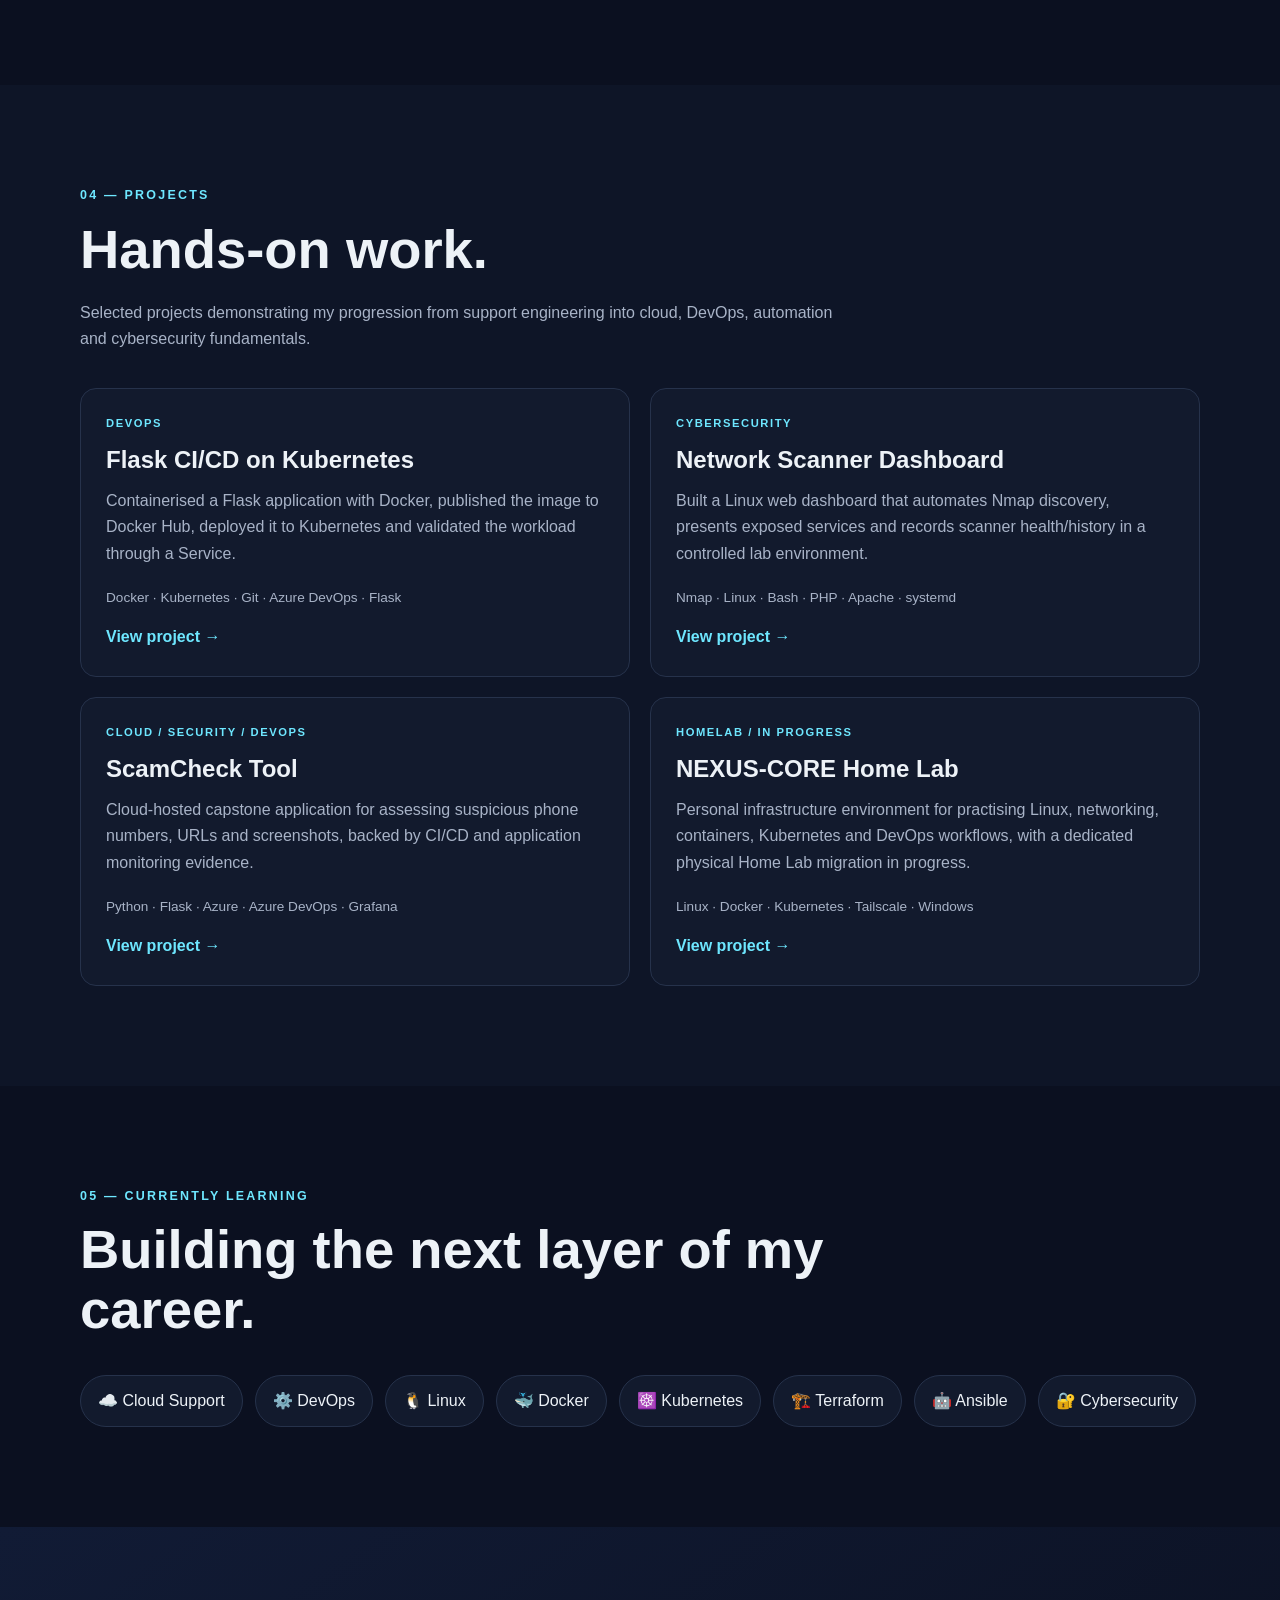
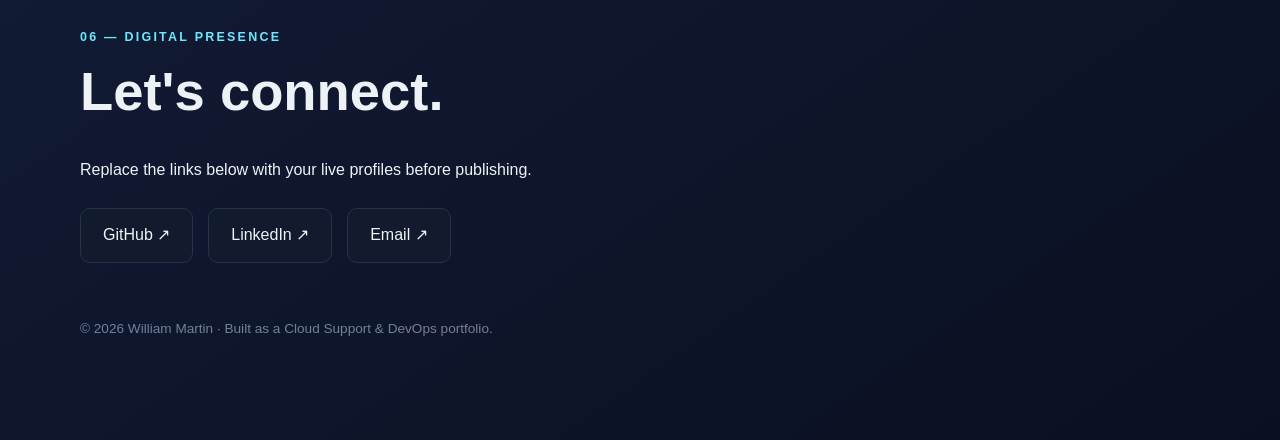
==== commit 6316c311: "Update portfolio to V7 and align with resume" ====
--- a/index.html
+++ b/index.html
@@ -24,7 +24,7 @@
     <div>
       <p class="eyebrow">CLOUD SUPPORT • DEVOPS • ENDPOINT ENGINEERING</p>
       <h1>William<br><span>Martin</span></h1>
-      <p class="hero-text">Cloud Support & DevOps Engineer with 15+ years of enterprise IT experience, combining advanced support expertise with hands-on cloud, Linux, automation, containers and CI/CD projects.</p>
+      <p class="hero-text">IT support and infrastructure professional with 16+ years of experience in technical troubleshooting, endpoint support, system deployments and infrastructure operations, now building practical Cloud & DevOps capabilities.</p>
       <div class="buttons">
         <a class="btn primary" href="#projects">View My Projects</a>
         <a class="btn secondary" href="#contact">Let's Connect</a>
@@ -43,11 +43,11 @@
     <p class="eyebrow">01 — ABOUT ME</p>
     <h2>From enterprise IT support to cloud & DevOps.</h2>
     <div class="two-col">
-      <p>I am an IT professional with 15+ years of experience across enterprise IT support, end-user computing, endpoint management and technical troubleshooting. My background has taught me how to diagnose problems, communicate with users and teams, and keep business-critical technology running.</p>
+      <p>I am an IT support and infrastructure professional with 16+ years of experience in technical troubleshooting, root-cause analysis, system deployments, endpoint management and cross-functional collaboration. My background includes Windows enterprise environments, Active Directory, Microsoft 365, networking and end-user computing.</p>
       <p>I am currently building on that foundation through a Cloud Support & DevOps Engineer programme, with practical work in Linux, networking, Python, Azure, Docker, Kubernetes, Terraform, Ansible and CI/CD. My goal is to bring together strong support fundamentals with modern cloud and automation practices.</p>
     </div>
     <div class="stats">
-      <div><strong>15+</strong><span>Years IT Experience</span></div>
+      <div><strong>16+</strong><span>Years IT Experience</span></div>
       <div><strong>4+</strong><span>Hands-on Projects</span></div>
       <div><strong>Cloud</strong><span>Support & DevOps Focus</span></div>
     </div>
@@ -57,25 +57,31 @@
 <section id="experience" class="section alt">
   <div class="container">
     <p class="eyebrow">02 — EXPERIENCE</p>
-    <h2>Enterprise IT experience.</h2>
+    <h2>IT support & infrastructure experience.</h2>
     <div class="timeline">
       <article class="timeline-item">
-        <span class="date">2021 — Present</span>
+        <span class="date">Aug 2021 — Mar 2026</span>
         <h3>3rd Level Support Specialist</h3>
-        <p class="company">dormakaba</p>
-        <p>Advanced technical support for access-control and security solutions, troubleshooting complex incidents, coordinating with teams and driving issues toward resolution.</p>
+        <p class="company">dormakaba Singapore Pte Ltd</p>
+        <p>Provided L3 support and root-cause analysis for complex escalations in access-control and security solutions, working with engineering teams on customer integrations, technical investigations and documentation.</p>
       </article>
       <article class="timeline-item">
-        <span class="date">2020 — 2024</span>
-        <h3>EUC Support Engineer</h3>
-        <p class="company">Infosys</p>
-        <p>Enterprise end-user computing support across endpoint, Microsoft 365 and device-management environments.</p>
+        <span class="date">Mar 2019 — Aug 2021</span>
+        <h3>Endpoint & IT Support</h3>
+        <p class="company">Refinitiv Asia (Mar–Sep 2019) • CXA Group (Sep 2019–Mar 2020) • Infosys / M1 (May 2020–Aug 2021)</p>
+        <p>Supported Windows enterprise environments, SCCM, Active Directory, Intune, Azure AD, MDM platforms, macOS/iOS endpoints and VIP users.</p>
       </article>
       <article class="timeline-item">
-        <span class="date">Earlier Career</span>
-        <h3>Enterprise IT Support & Infrastructure Roles</h3>
-        <p class="company">CXA Group • Refinitiv • AM Best • HCL Infosystems • Collabera • NCS</p>
-        <p>Progressive experience supporting users, endpoints, infrastructure and enterprise technology in banking, government and multinational environments.</p>
+        <span class="date">Jun 2010 — Dec 2018</span>
+        <h3>IT Support & Infrastructure Roles</h3>
+        <p class="company">IBM Singapore • HCL Infosystems • NCS • Servlink</p>
+        <p>Supported enterprise IT environments through desktop support, system migrations, deployments, asset lifecycle management, project rollouts and operational troubleshooting.</p>
+      </article>
+      <article class="timeline-item">
+        <span class="date">Jul 2026 — Oct 2026</span>
+        <h3>Cloud Support & DevOps Trainee</h3>
+        <p class="company">Generation Singapore — SCTP programme</p>
+        <p>Developed foundational skills through structured training and hands-on projects in Python, Linux, Git, Docker, Azure, Terraform, Ansible, Infrastructure as Code and CI/CD concepts.</p>
       </article>
     </div>
   </div>
@@ -110,19 +116,19 @@
       </article>
       <article class="project-card">
         <span class="tag">CYBERSECURITY</span><h3>Network Scanner Dashboard</h3>
-        <p>Built a web-based dashboard concept using Nmap to discover hosts and services in a controlled lab environment.</p>
-        <p class="tools">Nmap · Linux · Apache · Python · Networking</p>
+        <p>Built a Linux web dashboard that automates Nmap discovery, presents exposed services and records scanner health/history in a controlled lab environment.</p>
+        <p class="tools">Nmap · Linux · Bash · PHP · Apache · systemd</p>
         <a href="projects/nmap-dashboard.html">View project →</a>
       </article>
       <article class="project-card">
-        <span class="tag">CLOUD / SECURITY</span><h3>Scam-Check Tool</h3>
-        <p>Capstone concept for helping users assess suspicious messages or links, with an emphasis on maintainability, monitoring and cost management.</p>
-        <p class="tools">Python · Cloud · APIs · Monitoring</p>
+        <span class="tag">CLOUD / SECURITY / DEVOPS</span><h3>ScamCheck Tool</h3>
+        <p>Cloud-hosted capstone application for assessing suspicious phone numbers, URLs and screenshots, backed by CI/CD and application monitoring evidence.</p>
+        <p class="tools">Python · Flask · Azure · Azure DevOps · Grafana</p>
         <a href="projects/scam-check.html">View project →</a>
       </article>
       <article class="project-card">
-        <span class="tag">HOMELAB</span><h3>NEXUS-CORE Home Lab</h3>
-        <p>Personal learning environment for practising Linux, networking, remote access, containers, Kubernetes and cloud-support workflows.</p>
+        <span class="tag">HOMELAB / IN PROGRESS</span><h3>NEXUS-CORE Home Lab</h3>
+        <p>Personal infrastructure environment for practising Linux, networking, containers, Kubernetes and DevOps workflows, with a dedicated physical Home Lab migration in progress.</p>
         <p class="tools">Linux · Docker · Kubernetes · Tailscale · Windows</p>
         <a href="projects/homelab.html">View project →</a>
       </article>
--- a/styles.css
+++ b/styles.css
@@ -22,3 +22,9 @@
 .learning-list{display:flex;flex-wrap:wrap;gap:12px}.learning-list span{background:var(--surface);border:1px solid var(--border);padding:12px 17px;border-radius:999px}
 .contact{background:linear-gradient(145deg,#111b35,#0b1020)}.social-links{display:flex;gap:15px;flex-wrap:wrap;margin:25px 0 55px}.social-links a{border:1px solid var(--border);padding:13px 22px;border-radius:10px;background:var(--surface)}.footer-note{color:#738099;font-size:.85rem}
 @media(max-width:800px){.nav-links{display:none}.hero-grid,.two-col,.project-grid,.skills-grid{grid-template-columns:1fr}.hero{padding:70px 0}.profile-card{max-width:430px}.stats{gap:25px;flex-wrap:wrap}.section{padding:75px 0}}
+
+/* Project-page enhancements */
+.nav-actions{display:flex;gap:10px;align-items:center;flex-wrap:wrap}.project-hero{min-height:82vh}.project-title{max-width:1000px}.project-title span{color:var(--accent)}.project-lead{max-width:820px;font-size:1.25rem}.project-facts{display:grid;grid-template-columns:repeat(4,1fr);gap:14px;margin-top:60px;max-width:900px}.project-facts div{background:rgba(18,26,45,.72);border:1px solid var(--border);border-radius:14px;padding:18px}.project-facts strong{display:block;font-size:.98rem}.project-facts span{color:var(--muted);font-size:.78rem}.spaced{margin-top:22px}.feature-list{list-style:none;display:grid;gap:13px;color:var(--muted)}.feature-list li{padding-left:20px;position:relative}.feature-list li:before{content:'→';position:absolute;left:0;color:var(--accent);font-weight:900}.workflow-grid{display:grid;grid-template-columns:repeat(3,1fr);border:1px solid var(--border);border-radius:18px;overflow:hidden}.workflow-step{padding:30px;background:var(--surface);border-right:1px solid var(--border)}.workflow-step:last-child{border-right:0}.workflow-step span{color:var(--accent);font-weight:900;letter-spacing:.12em;font-size:.8rem}.workflow-step h3{font-size:1.4rem;margin:15px 0 8px}.workflow-step p{color:var(--muted)}
+.evidence-grid{display:grid;grid-template-columns:repeat(2,1fr);gap:22px}.evidence-card{margin:0;background:var(--surface);border:1px solid var(--border);border-radius:18px;overflow:hidden;box-shadow:0 12px 35px rgba(0,0,0,.18)}.evidence-card.evidence-feature{grid-column:1/-1}.evidence-card a{display:block;overflow:hidden;background:#080d18}.evidence-card img{width:100%;display:block;aspect-ratio:16/9;object-fit:cover;object-position:top;transition:transform .35s ease,filter .35s ease}.evidence-feature img{aspect-ratio:2/1;object-fit:cover}.evidence-card:hover img{transform:scale(1.015);filter:brightness(1.05)}.evidence-card figcaption{display:flex;flex-direction:column;gap:3px;padding:16px 18px}.evidence-card figcaption strong{font-size:.98rem}.evidence-card figcaption span{font-size:.82rem;color:var(--muted)}.metric-card-grid{display:grid;grid-template-columns:repeat(2,1fr);gap:14px}.metric-card{background:var(--surface);border:1px solid var(--border);border-radius:16px;padding:22px}.metric-card strong{display:block;font-size:2rem;color:var(--accent)}.metric-card span{color:var(--muted);font-size:.84rem}.disclaimer-card{border-color:#6b5930}.project-end{padding-bottom:70px}
+.lightbox{position:fixed;inset:0;z-index:100;background:rgba(3,7,14,.92);backdrop-filter:blur(10px);display:none;align-items:center;justify-content:center;padding:40px}.lightbox.open{display:flex}.lightbox-inner{max-width:min(1400px,94vw);max-height:92vh;text-align:center}.lightbox-inner img{max-width:100%;max-height:82vh;display:block;margin:auto;border-radius:10px;box-shadow:0 30px 90px rgba(0,0,0,.55)}.lightbox-inner p{color:var(--muted);margin-top:14px;font-size:.9rem}.lightbox-close{position:fixed;top:20px;right:25px;width:48px;height:48px;border:1px solid var(--border);border-radius:50%;background:var(--surface);color:var(--text);font-size:2rem;line-height:1;cursor:pointer}.lightbox-close:hover{background:var(--surface2)}
+@media(max-width:800px){.nav-actions .secondary{display:none}.project-facts{grid-template-columns:repeat(2,1fr);margin-top:40px}.workflow-grid,.evidence-grid,.metric-card-grid{grid-template-columns:1fr}.workflow-step{border-right:0;border-bottom:1px solid var(--border)}.workflow-step:last-child{border-bottom:0}.evidence-card.evidence-feature{grid-column:auto}.evidence-feature img{aspect-ratio:16/9}.lightbox{padding:20px}.lightbox-inner img{max-height:75vh}}
